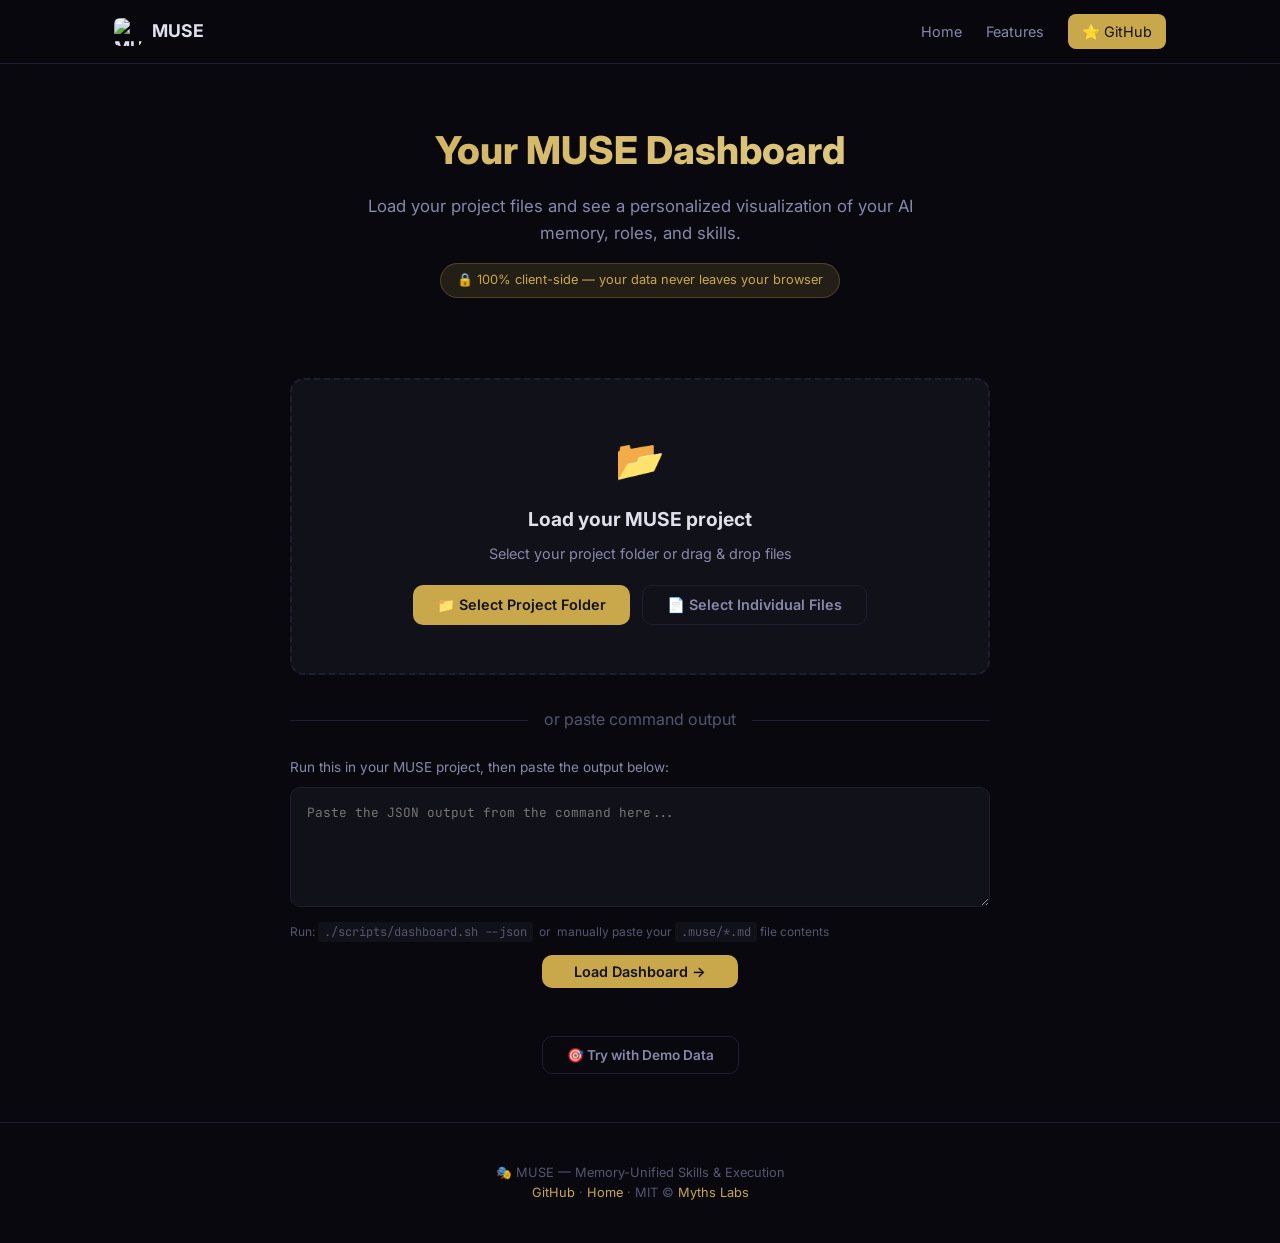
==== docs/dashboard.html @ 7c0a82a2 "fix(dashboard): GitHub button purple→gold accent to match landing page" ====
<!DOCTYPE html>
<html lang="en">

<head>
    <meta charset="UTF-8">
    <meta name="viewport" content="width=device-width, initial-scale=1.0">
    <title>MUSE Dashboard — Visualize Your AI Memory</title>
    <meta name="description"
        content="Load your MUSE project files and see a personalized dashboard. 100% client-side — your data never leaves your browser.">
    <link rel="icon" href="https://raw.githubusercontent.com/myths-labs/muse/main/assets/logo.png" type="image/png">
    <link rel="preconnect" href="https://fonts.googleapis.com">
    <link rel="preconnect" href="https://fonts.gstatic.com" crossorigin>
    <link
        href="https://fonts.googleapis.com/css2?family=Inter:wght@300;400;500;600;700;800&family=JetBrains+Mono:wght@400;500&display=swap"
        rel="stylesheet">
    <style>
        :root {
            --bg: #08080e;
            --bg-card: #111119;
            --bg-card-hover: #181825;
            --border: #1e1e30;
            --border-hover: #6c5ce7;
            --text: #e0e0ec;
            --text-dim: #8888aa;
            --text-muted: #555570;
            --accent: #c9a84c;
            --accent-glow: rgba(201, 168, 76, 0.15);
            --purple: #6c5ce7;
            --purple-glow: rgba(108, 92, 231, 0.2);
            --success: #00b894;
            --warning: #fdcb6e;
            --info: #74b9ff;
            --radius: 14px;
            --radius-sm: 10px;
            --font: 'Inter', -apple-system, sans-serif;
            --mono: 'JetBrains Mono', monospace;
        }

        * {
            margin: 0;
            padding: 0;
            box-sizing: border-box;
        }

        body {
            font-family: var(--font);
            background: var(--bg);
            color: var(--text);
            min-height: 100vh;
            line-height: 1.6;
        }

        /* ─── Nav ─── */
        .nav {
            position: fixed;
            top: 0;
            width: 100%;
            z-index: 100;
            background: rgba(8, 8, 14, 0.85);
            backdrop-filter: blur(20px);
            border-bottom: 1px solid var(--border);
            padding: 14px 0;
        }

        .nav-inner {
            max-width: 1100px;
            margin: 0 auto;
            padding: 0 24px;
            display: flex;
            align-items: center;
            justify-content: space-between;
        }

        .nav-logo {
            display: flex;
            align-items: center;
            gap: 10px;
            text-decoration: none;
            color: var(--text);
            font-weight: 700;
            font-size: 1.1rem;
        }

        .nav-logo img {
            border-radius: 6px;
        }

        .nav-links {
            display: flex;
            gap: 24px;
            align-items: center;
        }

        .nav-links a {
            color: var(--text-dim);
            text-decoration: none;
            font-size: 0.9rem;
            transition: color 0.2s;
        }

        .nav-links a:hover {
            color: var(--text);
        }

        .btn-sm {
            padding: 6px 14px;
            border-radius: 8px;
            font-size: 0.85rem;
            background: var(--accent);
            color: #111 !important;
            border: none;
            display: inline-flex;
            align-items: center;
            gap: 6px;
        }

        /* ─── Container ─── */
        .container {
            max-width: 1100px;
            margin: 0 auto;
            padding: 0 24px;
        }

        /* ─── Header ─── */
        .header {
            text-align: center;
            padding: 120px 0 48px;
        }

        .header h1 {
            font-size: 2.4rem;
            font-weight: 800;
            background: linear-gradient(135deg, var(--accent), #e8d591);
            -webkit-background-clip: text;
            -webkit-text-fill-color: transparent;
            background-clip: text;
            margin-bottom: 12px;
        }

        .header p {
            color: var(--text-dim);
            font-size: 1.05rem;
            max-width: 600px;
            margin: 0 auto;
        }

        .privacy-badge {
            display: inline-flex;
            align-items: center;
            gap: 6px;
            background: var(--accent-glow);
            border: 1px solid rgba(201, 168, 76, 0.25);
            border-radius: 20px;
            padding: 6px 16px;
            margin-top: 16px;
            font-size: 0.8rem;
            color: var(--accent);
        }

        /* ─── Upload Zone ─── */
        .upload-zone {
            background: var(--bg-card);
            border: 2px dashed var(--border);
            border-radius: var(--radius);
            padding: 48px;
            text-align: center;
            margin: 32px auto;
            max-width: 700px;
            transition: all 0.3s;
            cursor: pointer;
        }

        .upload-zone:hover,
        .upload-zone.drag-over {
            border-color: var(--accent);
            background: var(--accent-glow);
        }

        .upload-zone h3 {
            font-size: 1.2rem;
            margin-bottom: 8px;
        }

        .upload-zone p {
            color: var(--text-dim);
            font-size: 0.9rem;
        }

        .upload-zone .icon {
            font-size: 2.5rem;
            margin-bottom: 12px;
        }

        .upload-actions {
            display: flex;
            gap: 12px;
            justify-content: center;
            margin-top: 20px;
            flex-wrap: wrap;
        }

        .btn-upload {
            padding: 10px 24px;
            border-radius: var(--radius-sm);
            font-family: var(--font);
            font-size: 0.9rem;
            font-weight: 600;
            cursor: pointer;
            transition: all 0.2s;
            border: none;
        }

        .btn-primary {
            background: var(--accent);
            color: #111;
        }

        .btn-primary:hover {
            background: #d4b35c;
            transform: translateY(-1px);
        }

        .btn-secondary {
            background: transparent;
            border: 1px solid var(--border) !important;
            color: var(--text-dim);
        }

        .btn-secondary:hover {
            border-color: var(--accent) !important;
            color: var(--text);
        }

        /* ─── Or Divider ─── */
        .or-divider {
            display: flex;
            align-items: center;
            gap: 16px;
            margin: 24px auto;
            max-width: 700px;
            color: var(--text-muted);
        }

        .or-divider::before,
        .or-divider::after {
            content: '';
            flex: 1;
            height: 1px;
            background: var(--border);
        }

        /* ─── Paste Zone ─── */
        .paste-zone {
            max-width: 700px;
            margin: 0 auto 48px;
        }

        .paste-zone label {
            display: block;
            font-size: 0.85rem;
            color: var(--text-dim);
            margin-bottom: 8px;
        }

        .paste-zone textarea {
            width: 100%;
            height: 120px;
            background: var(--bg-card);
            border: 1px solid var(--border);
            border-radius: var(--radius-sm);
            color: var(--text);
            font-family: var(--mono);
            font-size: 0.8rem;
            padding: 16px;
            resize: vertical;
        }

        .paste-zone textarea:focus {
            outline: none;
            border-color: var(--accent);
        }

        .paste-zone .hint {
            font-size: 0.75rem;
            color: var(--text-muted);
            margin-top: 8px;
        }

        .paste-zone .hint code {
            background: var(--bg-card);
            padding: 2px 6px;
            border-radius: 4px;
            font-family: var(--mono);
            font-size: 0.75rem;
        }

        /* ─── Dashboard ─── */
        #dashboard {
            display: none;
        }

        #dashboard.active {
            display: block;
        }

        .dash-header {
            display: flex;
            justify-content: space-between;
            align-items: center;
            margin-bottom: 32px;
            flex-wrap: wrap;
            gap: 16px;
        }

        .dash-header h2 {
            font-size: 1.5rem;
            font-weight: 700;
        }

        .dash-meta {
            display: flex;
            gap: 16px;
            color: var(--text-muted);
            font-size: 0.85rem;
        }

        /* Stats */
        .stats-grid {
            display: grid;
            grid-template-columns: repeat(auto-fit, minmax(160px, 1fr));
            gap: 16px;
            margin-bottom: 32px;
        }

        .stat-card {
            background: var(--bg-card);
            border: 1px solid var(--border);
            border-radius: var(--radius);
            padding: 24px;
            text-align: center;
            transition: all 0.2s;
        }

        .stat-card:hover {
            border-color: var(--accent);
            box-shadow: 0 0 24px var(--accent-glow);
            transform: translateY(-2px);
        }

        .stat-icon {
            font-size: 1.3rem;
            margin-bottom: 6px;
        }

        .stat-value {
            font-size: 2rem;
            font-weight: 800;
            background: linear-gradient(135deg, var(--accent), #e8d591);
            -webkit-background-clip: text;
            -webkit-text-fill-color: transparent;
            background-clip: text;
        }

        .stat-label {
            font-size: 0.75rem;
            color: var(--text-muted);
            text-transform: uppercase;
            letter-spacing: 0.5px;
        }

        /* Tabs */
        .tabs {
            display: flex;
            gap: 8px;
            margin-bottom: 24px;
        }

        .tab {
            padding: 8px 20px;
            border-radius: var(--radius-sm);
            border: 1px solid var(--border);
            background: transparent;
            color: var(--text-dim);
            cursor: pointer;
            font-family: var(--font);
            font-size: 0.85rem;
            transition: all 0.2s;
        }

        .tab:hover {
            border-color: var(--accent);
            color: var(--text);
        }

        .tab.active {
            background: var(--accent);
            color: #111;
            border-color: var(--accent);
            font-weight: 600;
        }

        .tab-content {
            display: none;
        }

        .tab-content.active {
            display: block;
            animation: fadeIn 0.3s ease;
        }

        /* Role Cards */
        .role-grid {
            display: grid;
            grid-template-columns: repeat(auto-fill, minmax(320px, 1fr));
            gap: 16px;
        }

        .role-card {
            background: var(--bg-card);
            border: 1px solid var(--border);
            border-radius: var(--radius);
            padding: 20px;
            transition: all 0.2s;
        }

        .role-card:hover {
            border-color: var(--purple);
            background: var(--bg-card-hover);
        }

        .role-header {
            display: flex;
            justify-content: space-between;
            align-items: center;
            margin-bottom: 10px;
        }

        .role-name {
            font-weight: 700;
            text-transform: capitalize;
            font-size: 1.05rem;
        }

        .role-badge {
            font-size: 0.7rem;
            padding: 3px 10px;
            border-radius: 12px;
            background: var(--purple-glow);
            color: var(--info);
            border: 1px solid rgba(108, 92, 231, 0.3);
        }

        .role-l0 {
            font-size: 0.85rem;
            color: var(--text-dim);
            line-height: 1.5;
            margin-bottom: 10px;
            overflow: hidden;
            display: -webkit-box;
            -webkit-line-clamp: 3;
            line-clamp: 3;
            -webkit-box-orient: vertical;
            word-break: break-word;
        }

        .role-meta {
            font-size: 0.75rem;
            color: var(--text-muted);
        }

        /* Timeline */
        .timeline {
            padding-left: 24px;
            position: relative;
        }

        .timeline::before {
            content: '';
            position: absolute;
            left: 8px;
            top: 0;
            bottom: 0;
            width: 2px;
            background: linear-gradient(to bottom, var(--accent), var(--border));
        }

        .tl-item {
            position: relative;
            margin-bottom: 14px;
            padding: 16px;
            background: var(--bg-card);
            border: 1px solid var(--border);
            border-radius: var(--radius-sm);
            transition: all 0.2s;
        }

        .tl-item:hover {
            border-color: var(--accent);
        }

        .tl-item::before {
            content: '';
            position: absolute;
            left: -20px;
            top: 22px;
            width: 10px;
            height: 10px;
            border-radius: 50%;
            background: var(--accent);
            border: 2px solid var(--bg);
        }

        .tl-date {
            font-size: 0.8rem;
            color: var(--accent);
            font-weight: 600;
        }

        .tl-title {
            font-size: 0.9rem;
            color: var(--text);
            margin: 4px 0;
        }

        .tl-meta {
            font-size: 0.75rem;
            color: var(--text-muted);
            display: flex;
            gap: 16px;
        }

        /* Footer */
        .footer {
            text-align: center;
            padding: 40px 0;
            margin-top: 48px;
            border-top: 1px solid var(--border);
            color: var(--text-muted);
            font-size: 0.8rem;
        }

        .footer a {
            color: var(--accent);
            text-decoration: none;
        }

        /* ─── Expandable Role Cards ─── */
        .role-card {
            cursor: pointer;
            position: relative;
        }

        .role-card .expand-icon {
            width: 18px;
            height: 18px;
            transition: transform 0.3s;
            color: var(--text-muted);
            flex-shrink: 0;
        }

        .role-card.expanded .expand-icon {
            transform: rotate(180deg);
        }

        .role-expanded {
            max-height: 0;
            overflow: hidden;
            transition: max-height 0.4s ease, opacity 0.3s;
            opacity: 0;
            margin-top: 0;
        }

        .role-card.expanded .role-expanded {
            max-height: 600px;
            opacity: 1;
            margin-top: 14px;
        }

        .role-expanded pre {
            background: var(--bg);
            border: 1px solid var(--border);
            border-radius: 8px;
            padding: 14px;
            font-family: var(--mono);
            font-size: 0.75rem;
            color: var(--text-dim);
            line-height: 1.7;
            white-space: pre-wrap;
            word-break: break-word;
            max-height: 300px;
            overflow-y: auto;
        }

        .role-section-label {
            font-size: 0.7rem;
            font-weight: 600;
            color: var(--accent);
            text-transform: uppercase;
            letter-spacing: 0.5px;
            margin: 10px 0 4px;
            display: block;
        }

        /* ─── Skills Tab ─── */
        .skills-search {
            width: 100%;
            padding: 10px 16px;
            background: var(--bg-card);
            border: 1px solid var(--border);
            border-radius: var(--radius-sm);
            color: var(--text);
            font-family: var(--font);
            font-size: 0.85rem;
            margin-bottom: 20px;
            transition: border-color 0.2s;
        }

        .skills-search:focus {
            outline: none;
            border-color: var(--accent);
        }

        .skills-search::placeholder {
            color: var(--text-muted);
        }

        .skill-category {
            margin-bottom: 24px;
        }

        .skill-category-header {
            display: flex;
            align-items: center;
            gap: 8px;
            margin-bottom: 12px;
            font-size: 0.95rem;
            font-weight: 700;
        }

        .skill-tier {
            font-size: 0.7rem;
            padding: 2px 8px;
            border-radius: 10px;
        }

        .tier-core {
            background: rgba(116, 185, 255, 0.15);
            color: #74b9ff;
        }

        .tier-toolkit {
            background: rgba(0, 184, 148, 0.15);
            color: #00b894;
        }

        .tier-ecosystem {
            background: rgba(253, 203, 110, 0.15);
            color: #fdcb6e;
        }

        .skill-list {
            display: grid;
            grid-template-columns: repeat(auto-fill, minmax(200px, 1fr));
            gap: 8px;
        }

        .skill-item {
            background: var(--bg-card);
            border: 1px solid var(--border);
            border-radius: 8px;
            padding: 10px 14px;
            font-size: 0.8rem;
            color: var(--text-dim);
            transition: all 0.2s;
            cursor: pointer;
        }

        .skill-item:hover {
            border-color: var(--accent);
            color: var(--text);
        }

        .skill-item .skill-name {
            font-weight: 600;
            color: var(--text);
        }

        .skill-desc {
            max-height: 0;
            overflow: hidden;
            opacity: 0;
            transition: max-height 0.3s ease, opacity 0.3s, margin 0.3s;
            font-size: 0.75rem;
            color: var(--text-muted);
            line-height: 1.5;
            margin-top: 0;
        }

        .skill-item.expanded .skill-desc {
            max-height: 100px;
            opacity: 1;
            margin-top: 6px;
        }

        .skill-item.expanded {
            border-color: var(--accent);
        }

        /* ─── Memory Preview ─── */
        .tl-item {
            cursor: pointer;
            position: relative;
        }

        .tl-item .expand-icon {
            position: absolute;
            right: 14px;
            top: 14px;
            width: 16px;
            height: 16px;
            transition: transform 0.3s;
            color: var(--text-muted);
        }

        .tl-item.expanded .expand-icon {
            transform: rotate(180deg);
        }

        .tl-expanded {
            max-height: 0;
            overflow: hidden;
            transition: max-height 0.4s ease, opacity 0.3s;
            opacity: 0;
            margin-top: 0;
        }

        .tl-item.expanded .tl-expanded {
            max-height: 400px;
            opacity: 1;
            margin-top: 10px;
        }

        .tl-expanded pre {
            background: var(--bg);
            border: 1px solid var(--border);
            border-radius: 8px;
            padding: 12px;
            font-family: var(--mono);
            font-size: 0.72rem;
            color: var(--text-dim);
            line-height: 1.6;
            white-space: pre-wrap;
            word-break: break-word;
        }

        /* ─── Health Section ─── */
        .health-section {
            margin-bottom: 32px;
        }

        .health-grid {
            display: grid;
            grid-template-columns: 1fr 2fr;
            gap: 16px;
            align-items: start;
        }

        .health-stat {
            background: var(--bg-card);
            border: 1px solid var(--border);
            border-radius: var(--radius);
            padding: 24px;
            text-align: center;
        }

        .health-stat .stat-label {
            margin-top: 8px;
        }

        .bar-chart {
            background: var(--bg-card);
            border: 1px solid var(--border);
            border-radius: var(--radius);
            padding: 20px;
        }

        .bar-chart-title {
            font-size: 0.8rem;
            color: var(--text-dim);
            margin-bottom: 16px;
            font-weight: 600;
        }

        .bar-chart-bars {
            display: flex;
            align-items: flex-end;
            gap: 6px;
            height: 100px;
        }

        .bar-col {
            flex: 1;
            display: flex;
            flex-direction: column;
            align-items: center;
            gap: 6px;
        }

        .bar {
            width: 100%;
            border-radius: 4px 4px 0 0;
            min-height: 4px;
            background: linear-gradient(to top, var(--purple), var(--accent));
            transition: height 0.6s ease;
        }

        .bar-label {
            font-size: 0.6rem;
            color: var(--text-muted);
        }

        /* ─── Directives ─── */
        .directive-list {
            display: flex;
            flex-direction: column;
            gap: 10px;
        }

        .directive-item {
            background: var(--bg-card);
            border: 1px solid var(--border);
            border-radius: var(--radius-sm);
            padding: 16px;
            transition: all 0.2s;
        }

        .directive-item:hover {
            border-color: var(--accent);
        }

        .directive-header {
            display: flex;
            align-items: center;
            gap: 10px;
            margin-bottom: 6px;
        }

        .directive-status {
            font-size: 0.7rem;
            padding: 2px 10px;
            border-radius: 10px;
            font-weight: 600;
        }

        .directive-pending {
            background: rgba(253, 203, 110, 0.15);
            color: #fdcb6e;
        }

        .directive-done {
            background: rgba(0, 184, 148, 0.15);
            color: #00b894;
        }

        .directive-source {
            font-size: 0.7rem;
            color: var(--text-muted);
            font-weight: 600;
        }

        .directive-text {
            font-size: 0.85rem;
            color: var(--text-dim);
            line-height: 1.5;
        }

        .directive-date {
            font-size: 0.72rem;
            color: var(--text-muted);
            margin-top: 6px;
        }

        /* Animations */
        @keyframes fadeIn {
            from {
                opacity: 0;
                transform: translateY(8px);
            }

            to {
                opacity: 1;
                transform: translateY(0);
            }
        }

        .animate {
            animation: fadeIn 0.4s ease forwards;
        }

        /* Responsive */
        @media (max-width: 768px) {
            .header h1 {
                font-size: 1.8rem;
            }

            .upload-zone {
                padding: 32px 20px;
            }

            .stats-grid {
                grid-template-columns: repeat(2, 1fr);
            }

            .role-grid {
                grid-template-columns: 1fr;
            }

            .nav-links {
                display: none;
            }

            .health-grid {
                grid-template-columns: 1fr;
            }

            .skill-list {
                grid-template-columns: repeat(auto-fill, minmax(150px, 1fr));
            }

            .tabs {
                flex-wrap: wrap;
            }
        }
    </style>
</head>

<body>
    <!-- Nav -->
    <nav class="nav">
        <div class="nav-inner">
            <a href="./" class="nav-logo">
                <img src="https://raw.githubusercontent.com/myths-labs/muse/main/assets/logo.png" alt="MUSE" width="28"
                    height="28">
                <span>MUSE</span>
            </a>
            <div class="nav-links">
                <a href="./">Home</a>
                <a href="./#features">Features</a>
                <a href="https://github.com/myths-labs/muse" class="btn-sm" target="_blank" rel="noopener">
                    ⭐ GitHub
                </a>
            </div>
        </div>
    </nav>

    <div class="container">
        <!-- Header -->
        <div class="header" id="upload-section">
            <h1>Your MUSE Dashboard</h1>
            <p>Load your project files and see a personalized visualization of your AI memory, roles, and skills.</p>
            <div class="privacy-badge">🔒 100% client-side — your data never leaves your browser</div>
        </div>

        <!-- Upload Zone -->
        <div class="upload-zone" id="upload-zone">
            <div class="icon">📂</div>
            <h3>Load your MUSE project</h3>
            <p>Select your project folder or drag & drop files</p>
            <div class="upload-actions">
                <button class="btn-upload btn-primary" id="btn-folder">📁 Select Project Folder</button>
                <button class="btn-upload btn-secondary" id="btn-files">📄 Select Individual Files</button>
            </div>
        </div>

        <div class="or-divider">or paste command output</div>

        <!-- Paste Zone -->
        <div class="paste-zone">
            <label>Run this in your MUSE project, then paste the output below:</label>
            <div style="position:relative">
                <textarea id="paste-input" placeholder='Paste the JSON output from the command here...'></textarea>
            </div>
            <div class="hint">
                Run: <code>./scripts/dashboard.sh --json</code> &nbsp;or&nbsp; manually paste your
                <code>.muse/*.md</code> file contents
            </div>
            <div style="margin-top:12px; text-align:center">
                <button class="btn-upload btn-primary" id="btn-parse" style="padding:8px 32px">Load Dashboard →</button>
            </div>
        </div>

        <!-- Demo Button -->
        <div style="text-align:center; margin-bottom:48px">
            <button class="btn-upload btn-secondary" id="btn-demo" style="font-size:0.85rem">
                🎯 Try with Demo Data
            </button>
        </div>

        <!-- Dashboard (hidden until data loaded) -->
        <div id="dashboard">
            <div class="dash-header">
                <h2 id="dash-title">📊 Dashboard</h2>
                <div class="dash-meta">
                    <span id="dash-project"></span>
                    <span id="dash-date"></span>
                </div>
            </div>

            <div class="stats-grid" id="stats-grid"></div>

            <div class="tabs">
                <button class="tab active" data-tab="roles">🎭 Roles</button>
                <button class="tab" data-tab="skills">⚡ Skills</button>
                <button class="tab" data-tab="memory">🧠 Memory</button>
                <button class="tab" data-tab="health">📈 Health</button>
                <button class="tab" data-tab="directives">📡 Directives</button>
            </div>

            <div class="tab-content active" id="tab-roles">
                <div class="role-grid" id="role-grid"></div>
            </div>

            <div class="tab-content" id="tab-skills">
                <input type="text" class="skills-search" id="skills-search" placeholder="Search skills...">
                <div id="skills-container"></div>
            </div>

            <div class="tab-content" id="tab-memory">
                <div class="timeline" id="timeline"></div>
            </div>

            <div class="tab-content" id="tab-health">
                <div class="health-section" id="health-section"></div>
            </div>

            <div class="tab-content" id="tab-directives">
                <div class="directive-list" id="directive-list"></div>
            </div>
        </div>
    </div>

    <div class="footer">
        <p>🎭 MUSE — Memory-Unified Skills & Execution</p>
        <p><a href="https://github.com/myths-labs/muse">GitHub</a> · <a href="./">Home</a> · MIT © <a
                href="https://github.com/myths-labs">Myths Labs</a></p>
    </div>

    <script>
        // ─── File System Access API ───
        const btnFolder = document.getElementById('btn-folder');
        const btnFiles = document.getElementById('btn-files');
        const btnParse = document.getElementById('btn-parse');
        const btnDemo = document.getElementById('btn-demo');
        const pasteInput = document.getElementById('paste-input');

        // Select folder (modern browsers)
        btnFolder.addEventListener('click', async () => {
            try {
                if (!('showDirectoryPicker' in window)) {
                    alert('Your browser doesn\'t support folder selection. Please use Chrome, Edge, or paste the command output instead.');
                    return;
                }
                const dirHandle = await window.showDirectoryPicker();
                const data = await readProjectFromDirectory(dirHandle);
                renderDashboard(data);
            } catch (e) {
                if (e.name !== 'AbortError') console.error(e);
            }
        });

        // Select individual files
        btnFiles.addEventListener('click', () => {
            const input = document.createElement('input');
            input.type = 'file';
            input.multiple = true;
            input.accept = '.md';
            input.webkitdirectory = true;
            input.addEventListener('change', async (e) => {
                const files = Array.from(e.target.files);
                const data = await readProjectFromFileList(files);
                renderDashboard(data);
            });
            input.click();
        });

        // Parse pasted content
        btnParse.addEventListener('click', () => {
            const text = pasteInput.value.trim();
            if (!text) return;
            try {
                const data = JSON.parse(text);
                renderDashboard(data);
            } catch {
                // Try parsing as raw markdown content
                const data = parseRawContent(text);
                renderDashboard(data);
            }
        });

        // Demo data
        btnDemo.addEventListener('click', () => {
            renderDashboard({
                project: 'my-awesome-project',
                roles: [
                    {
                        name: 'build', l0: 'v1.5.0 | Auth system✅, Dashboard WIP, 12 API endpoints, PostgreSQL + Redis', lines: 245, modified: '2026-03-16',
                        content: '## 📐 Responsibilities\n- Framework code development\n- Bug fixes & architecture\n- API endpoints\n\n## ⏳ TODO (by priority)\n- [x] Auth system (JWT + OAuth)\n- [/] Dashboard frontend\n- [ ] WebSocket real-time updates\n- [ ] Rate limiting middleware\n- [ ] E2E test suite'
                    },
                    {
                        name: 'qa', l0: 'Latest QA: 8/8 PASS, 0 regressions, coverage 87%', lines: 130, modified: '2026-03-15',
                        content: '## Latest QA Results\n✅ 8/8 AC PASS — Auth Module v1.5.0\nVerifier: QA identity\nBuild: v1.5.0 / main / commit abc1234\n\n## Coverage\n- Unit: 87%\n- Integration: 72%\n- E2E: 45%'
                    },
                    {
                        name: 'growth', l0: 'Launch week: 450 GitHub stars, 3 blog posts, Show HN drafted', lines: 198, modified: '2026-03-16',
                        content: '## 📊 Metrics\n- GitHub Stars: 450 (+120 this week)\n- npm downloads: 1.2K/week\n- Blog views: 8.5K total\n\n## 📋 Content Pipeline\n- [x] "Why We Built This" blog post\n- [x] Show HN draft v3\n- [ ] Product Hunt launch prep\n- [ ] Dev.to cross-post'
                    },
                ],
                memory: [
                    {
                        date: '2026-03-16', title: 'Auth Integration Session (10:00-14:00)', lines: 85, size: 4200,
                        content: '## Auth Integration Session (10:00-14:00)\n\n### Completed\n- JWT refresh token rotation\n- OAuth2 Google + GitHub providers\n- Session middleware with Redis store\n- RBAC permission checks on 8 endpoints\n\n### Decisions\n- [DECISION] Use httpOnly cookies over localStorage'
                    },
                    {
                        date: '2026-03-15', title: 'Dashboard UI Redesign', lines: 62, size: 3100,
                        content: '## Dashboard UI Redesign\n\n### Completed\n- Dark theme with glassmorphism cards\n- Stat grid responsive layout\n- Chart.js integration for metrics\n- Skeleton loading states\n\n### Next\n- [ ] Mobile bottom nav\n- [ ] Notification bell'
                    },
                    {
                        date: '2026-03-14', title: 'Database Migration + Redis Setup', lines: 94, size: 4800,
                        content: '## Database Migration + Redis Setup\n\n### Completed\n- PostgreSQL 16 with pgvector extension\n- Redis 7.2 for sessions + caching\n- Drizzle ORM schema definitions\n- Migration scripts (up/down)\n\n### Issues\n- Connection pooling needed tuning (max 20→50)'
                    },
                    { date: '2026-03-13', title: 'API Endpoint Planning', lines: 45, size: 2200 },
                    { date: '2026-03-12', title: 'Project Kickoff & Architecture', lines: 38, size: 1900 },
                ],
                skills: [
                    { name: 'git-commit', tier: 'core', description: 'Enforces conventional commit messages with scope, type, and breaking change detection.' },
                    { name: 'code-review', tier: 'core', description: 'Structured code review with severity levels, actionable suggestions, and approval criteria.' },
                    { name: 'context-health-check', tier: 'core', description: 'Monitors context window usage and triggers session checkpoints to prevent overflow.' },
                    { name: 'layered-context', tier: 'core', description: 'L0/L1/L2 progressive context loading — scan summaries first, deep-read on demand.' },
                    { name: 'agent-protocol', tier: 'core', description: 'Machine-readable role file protocol for multi-agent communication and MCP integration.' },
                    { name: 'react-components', tier: 'toolkit', description: 'Best practices for building reusable React components with TypeScript and testing.' },
                    { name: 'api-design', tier: 'toolkit', description: 'RESTful API design patterns including versioning, pagination, and error handling.' },
                    { name: 'database-schema', tier: 'toolkit', description: 'Database schema design with migrations, indexing strategies, and normalization.' },
                    { name: 'testing-strategy', tier: 'toolkit', description: 'Testing pyramid approach: unit → integration → E2E with coverage targets.' },
                    { name: 'error-handling', tier: 'toolkit', description: 'Structured error handling with custom error classes and user-friendly messages.' },
                    { name: 'performance-audit', tier: 'toolkit', description: 'Web performance auditing: Core Web Vitals, bundle analysis, and optimization.' },
                    { name: 'accessibility', tier: 'toolkit', description: 'WCAG 2.1 compliance checks, ARIA patterns, and screen reader testing.' },
                    { name: 'docker-deploy', tier: 'toolkit', description: 'Dockerfile best practices, multi-stage builds, and container orchestration.' },
                    { name: 'ci-cd-pipeline', tier: 'toolkit', description: 'CI/CD pipeline setup with GitHub Actions, testing gates, and auto-deployment.' },
                    { name: 'seo-optimization', tier: 'toolkit', description: 'Technical SEO: meta tags, structured data, sitemap, and Core Web Vitals.' },
                    { name: 'vercel-deploy', tier: 'ecosystem', description: 'Vercel deployment configuration with preview environments and edge functions.' },
                    { name: 'stripe-integration', tier: 'ecosystem', description: 'Stripe payment integration: checkout, subscriptions, webhooks, and testing.' },
                    { name: 'supabase-auth', tier: 'ecosystem', description: 'Supabase authentication with row-level security and social OAuth providers.' },
                ],
                directives: [
                    { text: 'Dashboard v2 — add expandable role cards + skills tab + health chart', status: 'pending', source: 'GROWTH→BUILD', date: '2026-03-16' },
                    { text: 'WebSocket support needed for real-time collab features', status: 'pending', source: 'STRATEGY→BUILD', date: '2026-03-15' },
                    { text: 'Auth system MVP — JWT + OAuth + RBAC', status: 'done', source: 'STRATEGY→BUILD', date: '2026-03-13' },
                    { text: 'QA v1.5.0 — 8/8 AC PASS, no issues', status: 'done', source: 'QA→BUILD', date: '2026-03-15' },
                ],
                skillCount: 56,
                memoriesWords: 1240,
            });
        });

        // ─── Read from Directory Handle (File System Access API) ───
        async function readProjectFromDirectory(dirHandle) {
            const data = { project: dirHandle.name, roles: [], memory: [], skills: [], directives: [], skillCount: 0, memoriesWords: 0 };

            // Read .muse/ directory
            try {
                const museDir = await dirHandle.getDirectoryHandle('.muse');
                for await (const [name, handle] of museDir.entries()) {
                    if (handle.kind === 'file' && name.endsWith('.md')) {
                        const file = await handle.getFile();
                        const content = await file.text();
                        const lines = content.split('\n');
                        const l0 = lines[0]?.replace('<!-- L0: ', '').replace(' -->', '') || '';
                        data.roles.push({
                            name: name.replace('.md', ''),
                            l0: l0.substring(0, 200),
                            lines: lines.length,
                            modified: new Date(file.lastModified).toISOString().split('T')[0],
                            content: extractSections(content)
                        });
                        // Extract directives from 📡 sections
                        extractDirectives(content, name.replace('.md', ''), data.directives);
                    }
                }
            } catch { }

            // Read memory/ directory
            try {
                const memDir = await dirHandle.getDirectoryHandle('memory');
                for await (const [name, handle] of memDir.entries()) {
                    if (handle.kind === 'file' && name.endsWith('.md')) {
                        const file = await handle.getFile();
                        const content = await file.text();
                        const firstHeading = content.split('\n').find(l => l.startsWith('#'))?.replace(/^#+\s*/, '') || '';
                        data.memory.push({
                            date: name.replace('.md', ''),
                            title: firstHeading.substring(0, 80),
                            lines: content.split('\n').length,
                            size: file.size,
                            content: content.split('\n').slice(0, 12).join('\n')
                        });
                    }
                }
                data.memory.sort((a, b) => b.date.localeCompare(a.date));
            } catch { }

            // Read skills with tiers + descriptions
            const readSkillsFromDir = async (dir, tier) => {
                for await (const [name, handle] of dir.entries()) {
                    if (handle.kind === 'directory') {
                        try {
                            const skillFile = await handle.getFileHandle('SKILL.md');
                            const file = await skillFile.getFile();
                            const content = await file.text();
                            // Parse description from YAML frontmatter
                            let desc = '';
                            const fmMatch = content.match(/^---\s*\n([\s\S]*?)\n---/);
                            if (fmMatch) {
                                const descLine = fmMatch[1].split('\n').find(l => l.startsWith('description:'));
                                if (descLine) desc = descLine.replace(/^description:\s*/, '').replace(/^['"]|['"]$/g, '');
                            }
                            if (!desc) {
                                // Fallback: first non-empty line after frontmatter
                                const afterFm = content.replace(/^---[\s\S]*?---\s*\n?/, '');
                                desc = afterFm.split('\n').find(l => l.trim() && !l.startsWith('#'))?.trim() || '';
                            }
                            data.skills.push({ name, tier, description: desc.substring(0, 150) });
                            data.skillCount++;
                        } catch {
                            await readSkillsFromDir(handle, tier);
                        }
                    }
                }
            };
            try {
                const skillsDir = await dirHandle.getDirectoryHandle('skills');
                for await (const [name, handle] of skillsDir.entries()) {
                    if (handle.kind === 'directory') {
                        const tier = name === 'core' ? 'core' : name === 'ecosystem' ? 'ecosystem' : 'toolkit';
                        await readSkillsFromDir(handle, tier);
                    }
                }
            } catch { }
            try {
                const agentDir = await dirHandle.getDirectoryHandle('.agent');
                const agentSkillsDir = await agentDir.getDirectoryHandle('skills');
                await readSkillsFromDir(agentSkillsDir, 'toolkit');
            } catch { }

            // Read MEMORIES.md
            try {
                const memFile = await (await dirHandle.getFileHandle('MEMORIES.md')).getFile();
                const content = await memFile.text();
                data.memoriesWords = content.split(/\s+/).length;
            } catch { }

            return data;
        }

        // ─── Read from File List (webkitdirectory) ───
        async function readProjectFromFileList(files) {
            const data = { project: '', roles: [], memory: [], skills: [], directives: [], skillCount: 0, memoriesWords: 0 };

            for (const file of files) {
                const path = file.webkitRelativePath || file.name;
                if (!data.project) data.project = path.split('/')[0];

                if (path.includes('.muse/') && file.name.endsWith('.md')) {
                    const content = await file.text();
                    const lines = content.split('\n');
                    const l0 = lines[0]?.replace('<!-- L0: ', '').replace(' -->', '') || '';
                    data.roles.push({
                        name: file.name.replace('.md', ''),
                        l0: l0.substring(0, 200), lines: lines.length,
                        modified: new Date(file.lastModified).toISOString().split('T')[0],
                        content: extractSections(content)
                    });
                    extractDirectives(content, file.name.replace('.md', ''), data.directives);
                }

                if (path.includes('memory/') && file.name.endsWith('.md') && !path.includes('.muse/')) {
                    const content = await file.text();
                    const firstHeading = content.split('\n').find(l => l.startsWith('#'))?.replace(/^#+\s*/, '') || '';
                    data.memory.push({
                        date: file.name.replace('.md', ''),
                        title: firstHeading.substring(0, 80), lines: content.split('\n').length, size: file.size,
                        content: content.split('\n').slice(0, 12).join('\n')
                    });
                }

                if (file.name === 'SKILL.md') {
                    data.skillCount++;
                    const tier = path.includes('/core/') ? 'core' : path.includes('/ecosystem/') ? 'ecosystem' : 'toolkit';
                    const parts = path.split('/');
                    const skillName = parts[parts.length - 2] || 'unknown';
                    const content = await file.text();
                    let desc = '';
                    const fmMatch = content.match(/^---\s*\n([\s\S]*?)\n---/);
                    if (fmMatch) {
                        const descLine = fmMatch[1].split('\n').find(l => l.startsWith('description:'));
                        if (descLine) desc = descLine.replace(/^description:\s*/, '').replace(/^['"]|['"]$/g, '');
                    }
                    data.skills.push({ name: skillName, tier, description: desc.substring(0, 150) });
                }

                if (file.name === 'MEMORIES.md' && !path.includes('.muse/')) {
                    const content = await file.text();
                    data.memoriesWords = content.split(/\s+/).length;
                }
            }

            data.memory.sort((a, b) => b.date.localeCompare(a.date));
            return data;
        }

        // ─── Helper: Extract key sections from a role file ───
        function extractSections(content) {
            const lines = content.split('\n');
            const sections = [];
            let current = null;
            for (const line of lines.slice(1)) { // skip L0
                if (line.startsWith('## ')) {
                    if (current) sections.push(current);
                    current = { title: line.replace(/^##\s*/, ''), lines: [] };
                } else if (current && current.lines.length < 8) {
                    if (line.trim()) current.lines.push(line);
                }
            }
            if (current) sections.push(current);
            // Return first 3 most interesting sections
            return sections.slice(0, 4).map(s => s.title + '\n' + s.lines.join('\n')).join('\n\n');
        }

        // ─── Helper: Extract directives from 📡 sections ───
        function extractDirectives(content, roleName, directives) {
            const lines = content.split('\n');
            let inDirectiveSection = false;
            let currentDirective = null;
            for (const line of lines) {
                if (line.includes('📡') && (line.startsWith('#') || line.startsWith('>'))) {
                    inDirectiveSection = true;
                    const isPending = line.includes('🟡');
                    const isDone = line.includes('✅');
                    const dateMatch = line.match(/\d{4}-\d{2}-\d{2}|\d{1,2}\/\d{1,2}/);
                    const sourceMatch = line.match(/([\w]+→[\w]+|GROWTH→BUILD|QA→BUILD|STRATEGY→BUILD|BUILD→QA)/);
                    const textMatch = line.replace(/^[#>\s*]+/, '').replace(/📡|🟡|✅|待接收|已接收|已完成/g, '').trim();
                    if (textMatch.length > 5) {
                        directives.push({
                            text: textMatch.substring(0, 120),
                            status: isPending ? 'pending' : isDone ? 'done' : 'done',
                            source: sourceMatch ? sourceMatch[1] : roleName.toUpperCase(),
                            date: dateMatch ? dateMatch[0] : ''
                        });
                    }
                }
            }
        }

        // ─── Parse raw text content ───
        function parseRawContent(text) {
            return {
                project: 'My Project',
                roles: [{ name: 'pasted', l0: text.substring(0, 200), lines: text.split('\n').length, modified: new Date().toISOString().split('T')[0], content: text.substring(0, 500) }],
                memory: [], skills: [], directives: [], skillCount: 0, memoriesWords: text.split(/\s+/).length
            };
        }

        // ─── Render Dashboard ───
        function renderDashboard(data) {
            document.getElementById('upload-section').style.display = 'none';
            document.querySelector('.upload-zone').style.display = 'none';
            document.querySelector('.or-divider').style.display = 'none';
            document.querySelector('.paste-zone').style.display = 'none';
            document.getElementById('btn-demo').parentElement.style.display = 'none';

            const dash = document.getElementById('dashboard');
            dash.style.display = 'block';
            dash.classList.add('active');

            document.getElementById('dash-title').textContent = data.project || 'Dashboard';
            document.getElementById('dash-project').textContent = data.project || '';
            document.getElementById('dash-date').textContent = new Date().toLocaleDateString();

            // Compute last active
            const lastActive = data.memory?.length ? timeAgo(data.memory[0].date) : 'N/A';

            // Stats (5 cards)
            const stats = [
                { icon: '🎭', value: data.roles?.length || 0, label: 'Active Roles' },
                { icon: '🧠', value: data.memory?.length || 0, label: 'Memory Files' },
                { icon: '⚡', value: data.skillCount || 0, label: 'Skills' },
                { icon: '📚', value: data.memoriesWords || 0, label: 'Words (Long-term)' },
                { icon: '🕐', value: lastActive, label: 'Last Active', isText: true },
            ];
            document.getElementById('stats-grid').innerHTML = stats.map(s => `
        <div class="stat-card animate">
          <div class="stat-icon">${s.icon}</div>
          <div class="stat-value" ${s.isText ? 'style="font-size:1.3rem"' : ''}>${s.isText ? s.value : s.value.toLocaleString()}</div>
          <div class="stat-label">${s.label}</div>
        </div>
      `).join('');

            // ─── Roles (expandable) ───
            const chevronSvg = '<svg class="expand-icon" viewBox="0 0 24 24" fill="none" stroke="currentColor" stroke-width="2"><polyline points="6 9 12 15 18 9"></polyline></svg>';
            document.getElementById('role-grid').innerHTML = (data.roles || []).map((r, i) => `
        <div class="role-card animate" onclick="this.classList.toggle('expanded')" id="role-${i}">
          <div class="role-header">
            <span class="role-name">${esc(r.name)}</span>
            <div style="display:flex;align-items:center;gap:8px">
              <span class="role-badge">${r.lines} lines</span>
              ${chevronSvg}
            </div>
          </div>
          <div class="role-l0">${esc(r.l0 || 'No L0 summary')}</div>
          <div class="role-meta">📅 ${esc(r.modified || '')}</div>
          <div class="role-expanded">
            <span class="role-section-label">Key Sections</span>
            <pre>${esc(r.content || 'No content preview available')}</pre>
          </div>
        </div>
      `).join('') || '<p style="color:var(--text-muted)">No role files found</p>';

            // ─── Skills (categorized) ───
            const skillsByTier = { core: [], toolkit: [], ecosystem: [] };
            (data.skills || []).forEach(s => {
                if (skillsByTier[s.tier]) skillsByTier[s.tier].push(s);
                else skillsByTier.toolkit.push(s);
            });
            const tierMeta = {
                core: { emoji: '🔵', label: 'Core', cls: 'tier-core' },
                toolkit: { emoji: '🟢', label: 'Toolkit', cls: 'tier-toolkit' },
                ecosystem: { emoji: '🟠', label: 'Ecosystem', cls: 'tier-ecosystem' }
            };
            window._allSkillsData = skillsByTier;
            renderSkills(skillsByTier);

            document.getElementById('skills-search').addEventListener('input', (e) => {
                const q = e.target.value.toLowerCase();
                const filtered = {};
                for (const [tier, skills] of Object.entries(window._allSkillsData)) {
                    filtered[tier] = skills.filter(s => s.name.toLowerCase().includes(q));
                }
                renderSkills(filtered);
            });

            function renderSkills(byTier) {
                let html = '';
                for (const [tier, skills] of Object.entries(byTier)) {
                    if (skills.length === 0) continue;
                    const meta = tierMeta[tier];
                    html += `<div class="skill-category">
                    <div class="skill-category-header">
                        ${meta.emoji} ${meta.label}
                        <span class="skill-tier ${meta.cls}">${skills.length}</span>
                    </div>
                    <div class="skill-list">
                        ${skills.map(s => `<div class="skill-item" onclick="this.classList.toggle('expanded')">
                            <span class="skill-name">${esc(s.name)}</span>
                            <div class="skill-desc">${esc(s.description || 'No description available')}</div>
                        </div>`).join('')}
                    </div>
                </div>`;
                }
                document.getElementById('skills-container').innerHTML = html || '<p style="color:var(--text-muted)">No skills found</p>';
            }

            // ─── Memory (expandable) ───
            document.getElementById('timeline').innerHTML = (data.memory || []).map((m, i) => `
        <div class="tl-item animate" onclick="this.classList.toggle('expanded')" id="mem-${i}">
          ${chevronSvg}
          <div class="tl-date">${esc(m.date)}</div>
          <div class="tl-title">${esc(m.title || 'Session notes')}</div>
          <div class="tl-meta">
            <span>${m.lines} lines</span>
            <span>${(m.size / 1024).toFixed(1)} KB</span>
          </div>
          <div class="tl-expanded">
            <pre>${esc(m.content || 'No preview available')}</pre>
          </div>
        </div>
      `).join('') || '<p style="color:var(--text-muted)">No memory files found</p>';

            // ─── Health ───
            const memoryDates = (data.memory || []).map(m => ({ date: m.date, lines: m.lines }));
            const last7 = memoryDates.slice(0, 7).reverse();
            const maxLines = Math.max(...last7.map(m => m.lines), 1);
            const totalLines = (data.memory || []).reduce((sum, m) => sum + m.lines, 0);
            const avgLines = last7.length ? Math.round(totalLines / (data.memory?.length || 1)) : 0;
            const totalKB = ((data.memory || []).reduce((sum, m) => sum + (m.size || 0), 0) / 1024).toFixed(1);
            // Streak: count consecutive days from most recent
            let streak = 0;
            if (data.memory?.length) {
                const today = new Date(); today.setHours(0, 0, 0, 0);
                for (let i = 0; i < data.memory.length; i++) {
                    const d = new Date(data.memory[i].date + 'T00:00:00');
                    const expected = new Date(today); expected.setDate(expected.getDate() - i);
                    if (d.getTime() === expected.getTime()) streak++; else break;
                }
            }
            document.getElementById('health-section').innerHTML = `
        <div style="margin-bottom:20px">
          <h3 style="font-size:1.1rem;font-weight:700;margin-bottom:6px">Project Health Overview</h3>
          <p style="font-size:0.85rem;color:var(--text-dim);line-height:1.6">Track your AI-assisted development activity. Each bar represents one day of memory logs — taller bars mean more detailed sessions. A consistent streak indicates healthy project momentum.</p>
        </div>
        <div class="health-grid animate">
          <div class="health-stat">
            <div class="stat-icon">🔥</div>
            <div class="stat-value" style="font-size:1.8rem">${streak}d</div>
            <div class="stat-label">Active Streak</div>
            <div style="margin-top:16px;border-top:1px solid var(--border);padding-top:12px;text-align:left;font-size:0.75rem;color:var(--text-muted);line-height:2">
              <div style="display:flex;justify-content:space-between"><span>Last active</span><span style="color:var(--text)">${lastActive}</span></div>
              <div style="display:flex;justify-content:space-between"><span>Total files</span><span style="color:var(--text)">${data.memory?.length || 0}</span></div>
              <div style="display:flex;justify-content:space-between"><span>Total lines</span><span style="color:var(--text)">${totalLines.toLocaleString()}</span></div>
              <div style="display:flex;justify-content:space-between"><span>Avg lines/day</span><span style="color:var(--text)">${avgLines}</span></div>
              <div style="display:flex;justify-content:space-between"><span>Total size</span><span style="color:var(--text)">${totalKB} KB</span></div>
            </div>
          </div>
          <div class="bar-chart">
            <div class="bar-chart-title">Memory Activity — lines written per session day</div>
            <p style="font-size:0.72rem;color:var(--text-muted);margin:-10px 0 14px">Each bar = one day's memory log. Hover for exact line count.</p>
            <div class="bar-chart-bars">
              ${last7.map(m => `
                <div class="bar-col">
                  <div class="bar" style="height:${Math.max((m.lines / maxLines) * 100, 4)}px" title="${m.date}: ${m.lines} lines"></div>
                  <div class="bar-label">${m.date.slice(-5)}</div>
                </div>
              `).join('')}
              ${last7.length === 0 ? '<p style="color:var(--text-muted);margin:auto">No memory data yet — start a session!</p>' : ''}
            </div>
          </div>
        </div>`;

            // ─── Directives ───
            const directives = data.directives || [];
            const pending = directives.filter(d => d.status === 'pending');
            const done = directives.filter(d => d.status === 'done');
            const allDirectives = [...pending, ...done];
            document.getElementById('directive-list').innerHTML = allDirectives.length ? allDirectives.map(d => `
        <div class="directive-item animate">
          <div class="directive-header">
            <span class="directive-status ${d.status === 'pending' ? 'directive-pending' : 'directive-done'}">${d.status === 'pending' ? '🟡 Pending' : '✅ Done'}</span>
            <span class="directive-source">${esc(d.source)}</span>
          </div>
          <div class="directive-text">${esc(d.text)}</div>
          ${d.date ? `<div class="directive-date">${esc(d.date)}</div>` : ''}
        </div>
      `).join('') : '<p style="color:var(--text-muted)">No directives found</p>';

            // Tabs
            document.querySelectorAll('.tab').forEach(tab => {
                tab.addEventListener('click', () => {
                    document.querySelectorAll('.tab').forEach(t => t.classList.remove('active'));
                    document.querySelectorAll('.tab-content').forEach(c => c.classList.remove('active'));
                    tab.classList.add('active');
                    document.getElementById('tab-' + tab.dataset.tab).classList.add('active');
                });
            });

            // Scroll to dashboard
            dash.scrollIntoView({ behavior: 'smooth', block: 'start' });
        }

        function esc(s) { return String(s || '').replace(/&/g, '&amp;').replace(/</g, '&lt;').replace(/>/g, '&gt;'); }

        function timeAgo(dateStr) {
            const d = new Date(dateStr + 'T12:00:00');
            const now = new Date();
            const diff = Math.floor((now - d) / 1000);
            if (diff < 3600) return Math.floor(diff / 60) + 'm ago';
            if (diff < 86400) return Math.floor(diff / 3600) + 'h ago';
            if (diff < 604800) return Math.floor(diff / 86400) + 'd ago';
            return dateStr;
        }

        // ─── Drag & Drop ───
        const zone = document.getElementById('upload-zone');
        zone.addEventListener('dragover', (e) => { e.preventDefault(); zone.classList.add('drag-over'); });
        zone.addEventListener('dragleave', () => zone.classList.remove('drag-over'));
        zone.addEventListener('drop', async (e) => {
            e.preventDefault(); zone.classList.remove('drag-over');
            const items = [...e.dataTransfer.items];
            const dirItem = items.find(i => i.kind === 'file');
            if (dirItem && dirItem.webkitGetAsEntry) {
                // Try to read as directory entry
                const entry = dirItem.webkitGetAsEntry();
                if (entry?.isDirectory) {
                    const files = await readDirectoryEntry(entry);
                    const data = await readProjectFromFileList(files);
                    renderDashboard(data);
                    return;
                }
            }
            // Fallback: read as files
            const files = [...e.dataTransfer.files];
            if (files.length) {
                const data = await readProjectFromFileList(files);
                renderDashboard(data);
            }
        });

        async function readDirectoryEntry(entry, path = '') {
            const files = [];
            if (entry.isFile) {
                const file = await new Promise(r => entry.file(r));
                Object.defineProperty(file, 'webkitRelativePath', { value: path + file.name });
                files.push(file);
            } else if (entry.isDirectory) {
                const reader = entry.createReader();
                const entries = await new Promise(r => reader.readEntries(r));
                for (const e of entries) {
                    files.push(...await readDirectoryEntry(e, path + entry.name + '/'));
                }
            }
            return files;
        }
    </script>
</body>

</html>
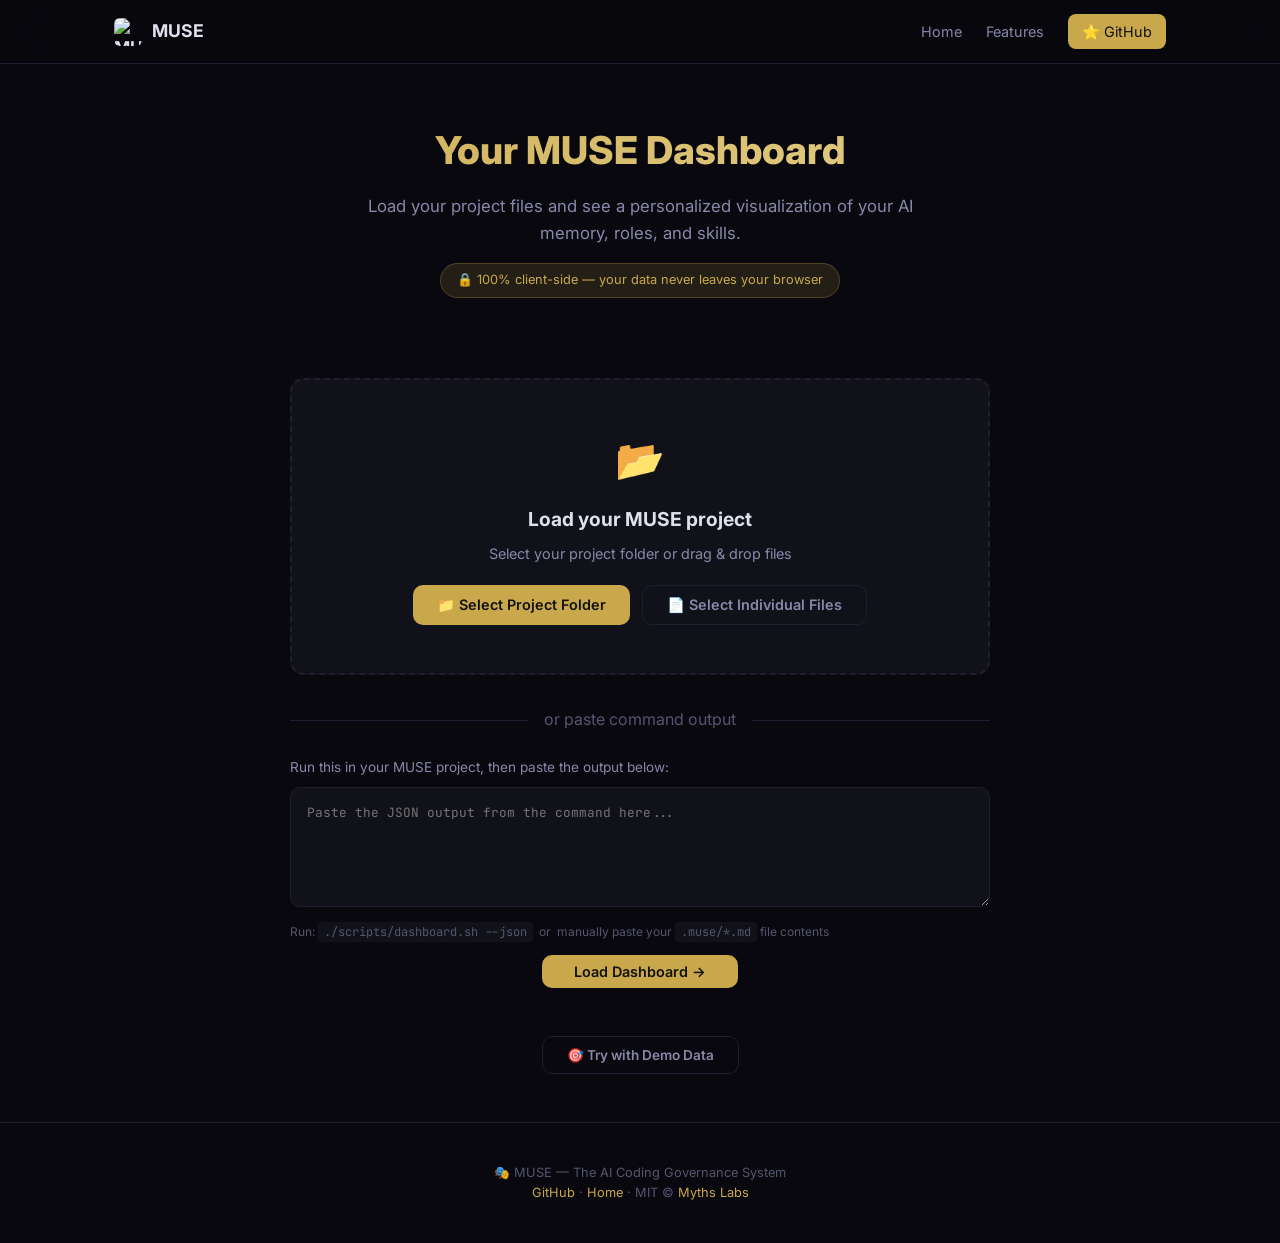
==== commit 289e13f7: "chore: v2.21.0 cleanup — CHANGELOG, dashboard footer, llms.txt positioning sync" ====
--- a/docs/dashboard.html
+++ b/docs/dashboard.html
@@ -1040,7 +1040,7 @@
     </div>
 
     <div class="footer">
-        <p>🎭 MUSE — Memory-Unified Skills & Execution</p>
+        <p>🎭 MUSE — The AI Coding Governance System</p>
         <p><a href="https://github.com/myths-labs/muse">GitHub</a> · <a href="./">Home</a> · MIT © <a
                 href="https://github.com/myths-labs">Myths Labs</a></p>
     </div>
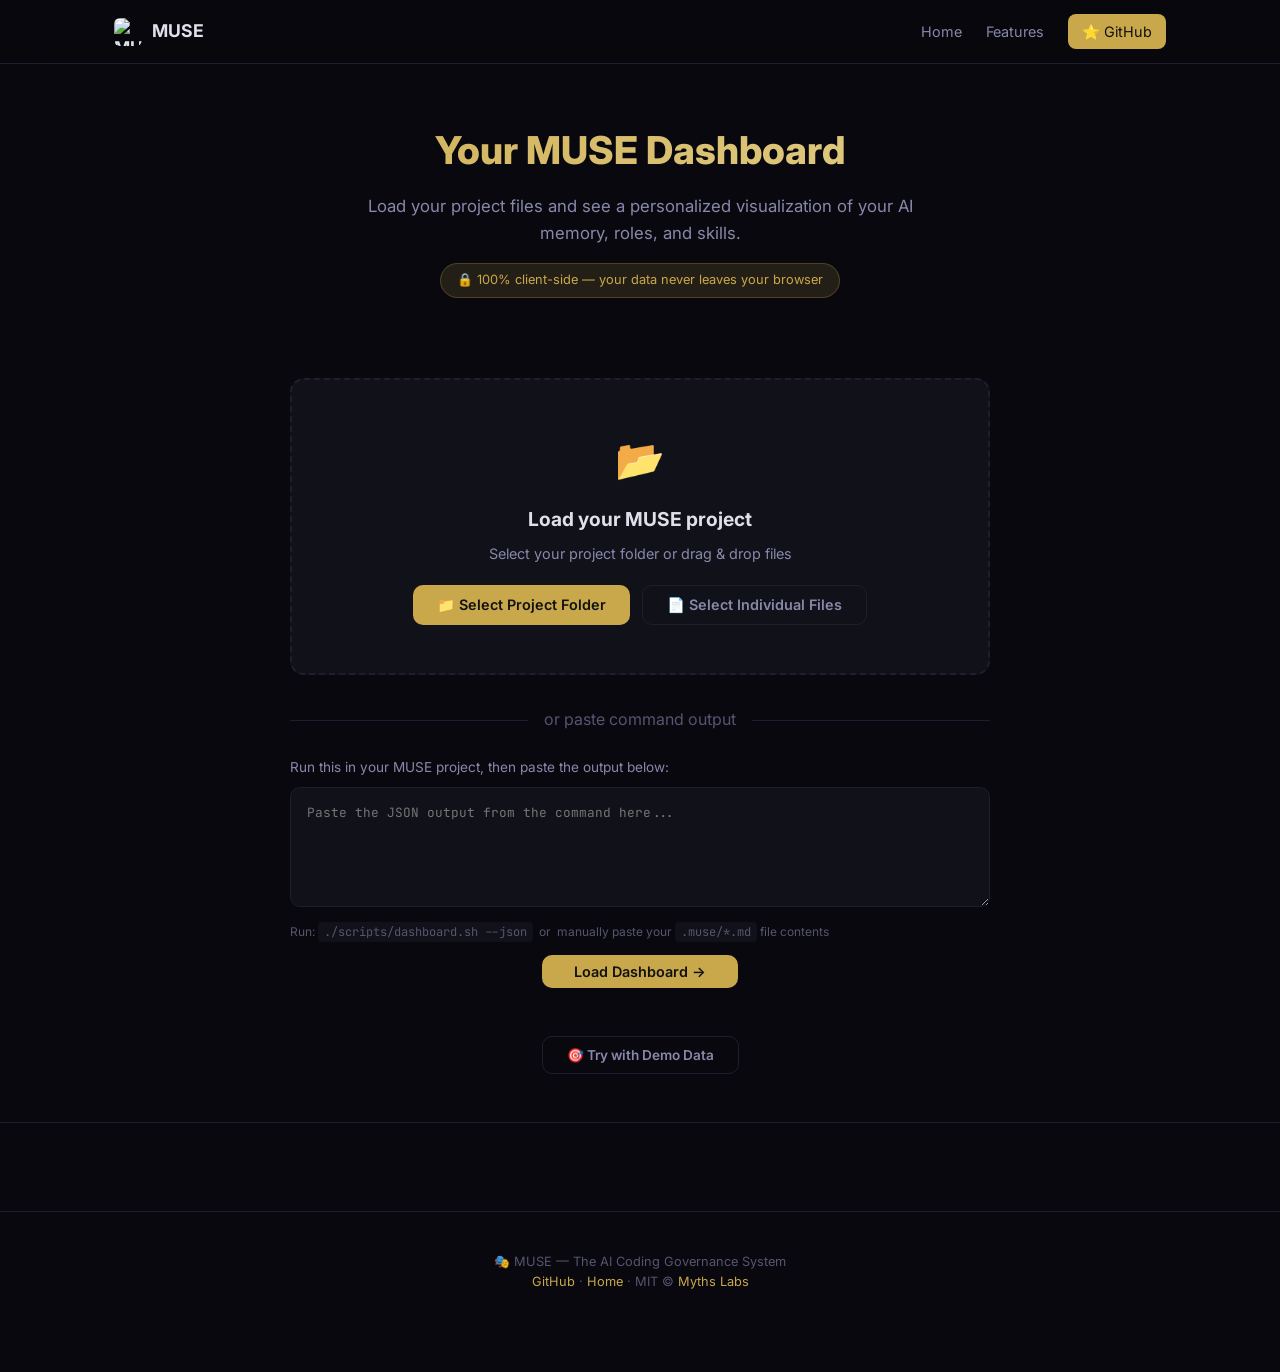
==== commit a2bdfe2b: "feat(docs): add 3D particle background + fix topology layout - Extract MUSE logo particle effect fro" ====
--- a/docs/dashboard.html
+++ b/docs/dashboard.html
@@ -760,9 +760,49 @@
 
         .health-grid {
             display: grid;
-            grid-template-columns: 1fr 2fr;
+            grid-template-columns: 1fr 1fr 2fr;
             gap: 16px;
             align-items: start;
+        }
+
+        .gauge-container {
+            background: var(--bg-card);
+            border: 1px solid var(--border);
+            border-radius: var(--radius);
+            padding: 24px;
+            text-align: center;
+            display: flex;
+            flex-direction: column;
+            justify-content: center;
+            align-items: center;
+        }
+
+        .gauge-ring {
+            width: 100px;
+            height: 100px;
+            border-radius: 50%;
+            background: conic-gradient(var(--success) 0%, var(--success) 40%, var(--warning) 40%, var(--warning) 80%, var(--danger) 80%, var(--danger) 100%);
+            display: flex;
+            justify-content: center;
+            align-items: center;
+            margin-bottom: 12px;
+            position: relative;
+        }
+
+        .gauge-ring::before {
+            content: '';
+            position: absolute;
+            width: 80px;
+            height: 80px;
+            background: var(--bg-card);
+            border-radius: 50%;
+        }
+
+        .gauge-value {
+            position: relative;
+            z-index: 1;
+            font-size: 1.4rem;
+            font-weight: 700;
         }
 
         .health-stat {
@@ -819,65 +859,129 @@
             color: var(--text-muted);
         }
 
-        /* ─── Directives ─── */
-        .directive-list {
+        /* ─── Kanban Board (Directives) ─── */
+        .kanban-board {
+            display: grid;
+            grid-template-columns: repeat(3, 1fr);
+            gap: 20px;
+            margin-top: 16px;
+        }
+
+        .kanban-col {
+            background: rgba(17, 17, 25, 0.4);
+            border: 1px solid rgba(255, 255, 255, 0.05);
+            border-radius: var(--radius);
+            padding: 16px;
             display: flex;
             flex-direction: column;
-            gap: 10px;
+            gap: 12px;
+        }
+
+        .kanban-col-header {
+            font-size: 0.95rem;
+            font-weight: 700;
+            display: flex;
+            justify-content: space-between;
+            align-items: center;
+            padding-bottom: 12px;
+            border-bottom: 1px solid rgba(255, 255, 255, 0.05);
+            margin-bottom: 8px;
+        }
+
+        .kanban-col:nth-child(1) .kanban-col-header {
+            border-bottom-color: rgba(253, 203, 110, 0.3);
+        }
+
+        .kanban-col:nth-child(2) .kanban-col-header {
+            border-bottom-color: rgba(9, 132, 227, 0.3);
+        }
+
+        .kanban-col:nth-child(3) .kanban-col-header {
+            border-bottom-color: rgba(0, 184, 148, 0.3);
+        }
+
+        .kanban-count {
+            background: var(--bg-card);
+            border: 1px solid var(--border);
+            padding: 2px 8px;
+            border-radius: 12px;
+            font-size: 0.75rem;
+            color: var(--text-dim);
         }
 
         .directive-item {
             background: var(--bg-card);
             border: 1px solid var(--border);
+            border-left: 3px solid;
             border-radius: var(--radius-sm);
             padding: 16px;
             transition: all 0.2s;
+            cursor: default;
         }
 
         .directive-item:hover {
-            border-color: var(--accent);
+            transform: translateY(-2px);
+            box-shadow: 0 4px 12px rgba(0, 0, 0, 0.2);
+            border-right-color: var(--accent);
+            border-top-color: var(--accent);
+            border-bottom-color: var(--accent);
+        }
+
+        .directive-pending {
+            border-left-color: #fdcb6e;
+        }
+
+        .directive-active {
+            border-left-color: #0984e3;
+        }
+
+        .directive-done {
+            border-left-color: #00b894;
+            opacity: 0.7;
+        }
+
+        .directive-done:hover {
+            opacity: 1;
         }
 
         .directive-header {
             display: flex;
+            justify-content: space-between;
             align-items: center;
-            gap: 10px;
-            margin-bottom: 6px;
-        }
-
-        .directive-status {
-            font-size: 0.7rem;
-            padding: 2px 10px;
-            border-radius: 10px;
+            margin-bottom: 8px;
+        }
+
+        .directive-source {
+            font-size: 0.65rem;
+            color: var(--text-dim);
             font-weight: 600;
-        }
-
-        .directive-pending {
-            background: rgba(253, 203, 110, 0.15);
-            color: #fdcb6e;
-        }
-
-        .directive-done {
-            background: rgba(0, 184, 148, 0.15);
-            color: #00b894;
-        }
-
-        .directive-source {
-            font-size: 0.7rem;
-            color: var(--text-muted);
-            font-weight: 600;
+            letter-spacing: 0.5px;
+            text-transform: uppercase;
+            background: rgba(255, 255, 255, 0.05);
+            padding: 3px 6px;
+            border-radius: 4px;
         }
 
         .directive-text {
             font-size: 0.85rem;
-            color: var(--text-dim);
+            color: var(--text);
             line-height: 1.5;
+            word-break: break-word;
         }
 
         .directive-date {
             font-size: 0.72rem;
             color: var(--text-muted);
-            margin-top: 6px;
+            margin-top: 10px;
+            text-align: right;
+            border-top: 1px dashed var(--border);
+            padding-top: 8px;
+        }
+
+        @media (max-width: 900px) {
+            .kanban-board {
+                grid-template-columns: 1fr;
+            }
         }
 
         /* Animations */
@@ -931,10 +1035,141 @@
                 flex-wrap: wrap;
             }
         }
+
+        /* ─── Modal (Node Drill-Down) ─── */
+        .modal-overlay {
+            position: fixed;
+            top: 0;
+            left: 0;
+            right: 0;
+            bottom: 0;
+            background: rgba(0, 0, 0, 0.8);
+            backdrop-filter: blur(4px);
+            z-index: 9999;
+            display: none;
+            align-items: center;
+            justify-content: center;
+        }
+
+        .modal-overlay.active {
+            display: flex;
+            animation: fadeIn 0.2s ease;
+        }
+
+        .modal-box {
+            background: var(--bg-card);
+            border: 1px solid var(--border);
+            border-radius: var(--radius);
+            width: 600px;
+            max-width: 90%;
+            max-height: 80vh;
+            display: flex;
+            flex-direction: column;
+            box-shadow: 0 10px 30px rgba(0, 0, 0, 0.5);
+        }
+
+        .modal-header {
+            padding: 16px 24px;
+            border-bottom: 1px solid var(--border);
+            display: flex;
+            justify-content: space-between;
+            align-items: center;
+        }
+
+        .modal-title {
+            font-size: 1.2rem;
+            font-weight: 700;
+            color: var(--accent);
+        }
+
+        .modal-close {
+            background: transparent;
+            border: none;
+            color: var(--text-muted);
+            font-size: 1.5rem;
+            cursor: pointer;
+            transition: 0.2s;
+        }
+
+        .modal-close:hover {
+            color: var(--text);
+        }
+
+        .modal-body {
+            padding: 24px;
+            overflow-y: auto;
+            font-size: 0.9rem;
+            line-height: 1.6;
+        }
+
+        .modal-section {
+            margin-bottom: 20px;
+        }
+
+        .modal-section-title {
+            font-size: 0.75rem;
+            text-transform: uppercase;
+            color: var(--text-dim);
+            letter-spacing: 1px;
+            margin-bottom: 8px;
+            font-weight: 600;
+            border-bottom: 1px dashed var(--border);
+            padding-bottom: 4px;
+        }
+
+        /* ─── Live Indicator ─── */
+        @keyframes pulse {
+            0% {
+                transform: scale(0.95);
+                box-shadow: 0 0 0 0 rgba(0, 184, 148, 0.7);
+            }
+
+            70% {
+                transform: scale(1);
+                box-shadow: 0 0 0 6px rgba(0, 184, 148, 0);
+            }
+
+            100% {
+                transform: scale(0.95);
+                box-shadow: 0 0 0 0 rgba(0, 184, 148, 0);
+            }
+        }
+
+        .live-indicator {
+            display: inline-flex;
+            align-items: center;
+            gap: 8px;
+            font-size: 0.75rem;
+            color: var(--text-dim);
+            background: rgba(255, 255, 255, 0.05);
+            padding: 4px 12px;
+            border-radius: 20px;
+            border: 1px solid var(--border);
+            margin-left: auto;
+        }
+
+        .live-dot {
+            width: 8px;
+            height: 8px;
+            background: #00b894;
+            border-radius: 50%;
+        }
+
+        .live-dot.active {
+            animation: pulse 2s infinite;
+        }
+
+        .live-text {
+            font-weight: 600;
+        }
     </style>
 </head>
 
 <body>
+    <!-- MUSE 3D Particle Background -->
+    <div id="particle-container"
+        style="position:fixed;top:0;left:0;width:100vw;height:100vh;z-index:-1;pointer-events:none;opacity:0.6;"></div>
+
     <!-- Nav -->
     <nav class="nav">
         <div class="nav-inner">
@@ -999,7 +1234,13 @@
         <!-- Dashboard (hidden until data loaded) -->
         <div id="dashboard">
             <div class="dash-header">
-                <h2 id="dash-title">📊 Dashboard</h2>
+                <div style="display:flex; align-items:center; gap:16px; width:100%;">
+                    <h2 id="dash-title" style="margin:0;">📊 Dashboard</h2>
+                    <div id="live-status" class="live-indicator" style="display:none;">
+                        <div class="live-dot active"></div>
+                        <span class="live-text">LIVE AUTO-REFRESH</span>
+                    </div>
+                </div>
                 <div class="dash-meta">
                     <span id="dash-project"></span>
                     <span id="dash-date"></span>
@@ -1012,8 +1253,10 @@
                 <button class="tab active" data-tab="roles">🎭 Roles</button>
                 <button class="tab" data-tab="skills">⚡ Skills</button>
                 <button class="tab" data-tab="memory">🧠 Memory</button>
+                <button class="tab" data-tab="constellation">✨ Constellation</button>
                 <button class="tab" data-tab="health">📈 Health</button>
                 <button class="tab" data-tab="directives">📡 Directives</button>
+                <button class="tab" data-tab="topology">🕸 Topology</button>
             </div>
 
             <div class="tab-content active" id="tab-roles">
@@ -1033,370 +1276,476 @@
                 <div class="health-section" id="health-section"></div>
             </div>
 
+            <div class="tab-content" id="tab-constellation">
+                <div id="constellation-container"
+                    style="background:var(--bg-card);border:1px solid var(--border);border-radius:var(--radius);padding:40px;min-height:500px;display:flex;flex-direction:column;align-items:center;justify-content:center;">
+                    <h3 style="margin-bottom:20px;color:var(--accent);">Semantic Knowledge Mapping</h3>
+                    <div id="constellation-viz"
+                        style="width:100%;display:flex;flex-wrap:wrap;justify-content:center;gap:12px;"></div>
+                </div>
+                <p style="text-align:center;font-size:0.8rem;color:var(--text-dim);margin-top:16px;">
+                    This visualization represents key concepts and decisions extracted from your long-term memory.
+                </p>
+            </div>
+
             <div class="tab-content" id="tab-directives">
                 <div class="directive-list" id="directive-list"></div>
             </div>
+
+            <div class="tab-content" id="tab-topology">
+                <div id="topology-container"
+                    style="background:var(--bg-card);border:1px solid var(--border);border-radius:var(--radius);padding:40px;min-height:500px;display:flex;justify-content:center;align-items:center;">
+                    <p style="color:var(--text-muted)">Generating AI Flow Topology...</p>
+                </div>
+                <p style="text-align:center;font-size:0.8rem;color:var(--text-dim);margin-top:16px;">
+                    This dynamic Directed Acyclic Graph (DAG) visualizes communication paths across specialized agents.
+                </p>
+            </div>
         </div>
     </div>
 
+    <!-- Interactive Node Modal -->
+    <div class="modal-overlay" id="node-modal">
+        <div class="modal-box">
+            <div class="modal-header">
+                <div class="modal-title" id="modal-title">🎭 Agent Details</div>
+                <button class="modal-close"
+                    onclick="document.getElementById('node-modal').classList.remove('active')">&times;</button>
+            </div>
+            <div class="modal-body" id="modal-content">
+                <!-- Injected via JS -->
+            </div>
+        </div>
+    </div>
+
+
     <div class="footer">
-        <p>🎭 MUSE — The AI Coding Governance System</p>
-        <p><a href="https://github.com/myths-labs/muse">GitHub</a> · <a href="./">Home</a> · MIT © <a
-                href="https://github.com/myths-labs">Myths Labs</a></p>
-    </div>
-
-    <script>
-        // ─── File System Access API ───
-        const btnFolder = document.getElementById('btn-folder');
-        const btnFiles = document.getElementById('btn-files');
-        const btnParse = document.getElementById('btn-parse');
-        const btnDemo = document.getElementById('btn-demo');
-        const pasteInput = document.getElementById('paste-input');
-
-        // Select folder (modern browsers)
-        btnFolder.addEventListener('click', async () => {
-            try {
-                if (!('showDirectoryPicker' in window)) {
-                    alert('Your browser doesn\'t support folder selection. Please use Chrome, Edge, or paste the command output instead.');
-                    return;
+
+        <div class="footer">
+            <p>🎭 MUSE — The AI Coding Governance System</p>
+            <p><a href="https://github.com/myths-labs/muse">GitHub</a> · <a href="./">Home</a> · MIT © <a
+                    href="https://github.com/myths-labs">Myths Labs</a></p>
+        </div>
+
+        <script>
+            // ─── File System Access API ───
+            const btnFolder = document.getElementById('btn-folder');
+            const btnFiles = document.getElementById('btn-files');
+            const btnParse = document.getElementById('btn-parse');
+            const btnDemo = document.getElementById('btn-demo');
+            const pasteInput = document.getElementById('paste-input');
+            const liveStatus = document.getElementById('live-status');
+
+            let pollingInterval = null;
+            let currentDirHandle = null;
+
+            function stopPolling() {
+                if (pollingInterval) {
+                    clearInterval(pollingInterval);
+                    pollingInterval = null;
                 }
-                const dirHandle = await window.showDirectoryPicker();
-                const data = await readProjectFromDirectory(dirHandle);
-                renderDashboard(data);
-            } catch (e) {
-                if (e.name !== 'AbortError') console.error(e);
-            }
-        });
-
-        // Select individual files
-        btnFiles.addEventListener('click', () => {
-            const input = document.createElement('input');
-            input.type = 'file';
-            input.multiple = true;
-            input.accept = '.md';
-            input.webkitdirectory = true;
-            input.addEventListener('change', async (e) => {
-                const files = Array.from(e.target.files);
-                const data = await readProjectFromFileList(files);
-                renderDashboard(data);
+                liveStatus.style.display = 'none';
+            }
+
+            async function startPolling(dirHandle) {
+                stopPolling();
+                currentDirHandle = dirHandle;
+                liveStatus.style.display = 'inline-flex';
+
+                // Poll every 15 seconds
+                pollingInterval = setInterval(async () => {
+                    try {
+                        // Check if we still have permission
+                        const status = await dirHandle.queryPermission({ mode: 'read' });
+                        if (status === 'granted') {
+                            const data = await readProjectFromDirectory(dirHandle);
+                            renderDashboard(data, true); // true indicates it's a silent refresh
+                        } else {
+                            stopPolling();
+                        }
+                    } catch (e) {
+                        console.error("Polling error:", e);
+                        stopPolling();
+                    }
+                }, 15000);
+            }
+
+            // Select folder (modern browsers)
+            btnFolder.addEventListener('click', async () => {
+                try {
+                    if (!('showDirectoryPicker' in window)) {
+                        alert('Your browser doesn\'t support folder selection. Please use Chrome, Edge, or paste the command output instead.');
+                        return;
+                    }
+                    const dirHandle = await window.showDirectoryPicker();
+                    const data = await readProjectFromDirectory(dirHandle);
+                    renderDashboard(data);
+                    startPolling(dirHandle);
+                } catch (e) {
+                    if (e.name !== 'AbortError') console.error(e);
+                }
             });
-            input.click();
-        });
-
-        // Parse pasted content
-        btnParse.addEventListener('click', () => {
-            const text = pasteInput.value.trim();
-            if (!text) return;
-            try {
-                const data = JSON.parse(text);
-                renderDashboard(data);
-            } catch {
-                // Try parsing as raw markdown content
-                const data = parseRawContent(text);
-                renderDashboard(data);
-            }
-        });
-
-        // Demo data
-        btnDemo.addEventListener('click', () => {
-            renderDashboard({
-                project: 'my-awesome-project',
-                roles: [
-                    {
-                        name: 'build', l0: 'v1.5.0 | Auth system✅, Dashboard WIP, 12 API endpoints, PostgreSQL + Redis', lines: 245, modified: '2026-03-16',
-                        content: '## 📐 Responsibilities\n- Framework code development\n- Bug fixes & architecture\n- API endpoints\n\n## ⏳ TODO (by priority)\n- [x] Auth system (JWT + OAuth)\n- [/] Dashboard frontend\n- [ ] WebSocket real-time updates\n- [ ] Rate limiting middleware\n- [ ] E2E test suite'
-                    },
-                    {
-                        name: 'qa', l0: 'Latest QA: 8/8 PASS, 0 regressions, coverage 87%', lines: 130, modified: '2026-03-15',
-                        content: '## Latest QA Results\n✅ 8/8 AC PASS — Auth Module v1.5.0\nVerifier: QA identity\nBuild: v1.5.0 / main / commit abc1234\n\n## Coverage\n- Unit: 87%\n- Integration: 72%\n- E2E: 45%'
-                    },
-                    {
-                        name: 'growth', l0: 'Launch week: 450 GitHub stars, 3 blog posts, Show HN drafted', lines: 198, modified: '2026-03-16',
-                        content: '## 📊 Metrics\n- GitHub Stars: 450 (+120 this week)\n- npm downloads: 1.2K/week\n- Blog views: 8.5K total\n\n## 📋 Content Pipeline\n- [x] "Why We Built This" blog post\n- [x] Show HN draft v3\n- [ ] Product Hunt launch prep\n- [ ] Dev.to cross-post'
-                    },
-                ],
-                memory: [
-                    {
-                        date: '2026-03-16', title: 'Auth Integration Session (10:00-14:00)', lines: 85, size: 4200,
-                        content: '## Auth Integration Session (10:00-14:00)\n\n### Completed\n- JWT refresh token rotation\n- OAuth2 Google + GitHub providers\n- Session middleware with Redis store\n- RBAC permission checks on 8 endpoints\n\n### Decisions\n- [DECISION] Use httpOnly cookies over localStorage'
-                    },
-                    {
-                        date: '2026-03-15', title: 'Dashboard UI Redesign', lines: 62, size: 3100,
-                        content: '## Dashboard UI Redesign\n\n### Completed\n- Dark theme with glassmorphism cards\n- Stat grid responsive layout\n- Chart.js integration for metrics\n- Skeleton loading states\n\n### Next\n- [ ] Mobile bottom nav\n- [ ] Notification bell'
-                    },
-                    {
-                        date: '2026-03-14', title: 'Database Migration + Redis Setup', lines: 94, size: 4800,
-                        content: '## Database Migration + Redis Setup\n\n### Completed\n- PostgreSQL 16 with pgvector extension\n- Redis 7.2 for sessions + caching\n- Drizzle ORM schema definitions\n- Migration scripts (up/down)\n\n### Issues\n- Connection pooling needed tuning (max 20→50)'
-                    },
-                    { date: '2026-03-13', title: 'API Endpoint Planning', lines: 45, size: 2200 },
-                    { date: '2026-03-12', title: 'Project Kickoff & Architecture', lines: 38, size: 1900 },
-                ],
-                skills: [
-                    { name: 'git-commit', tier: 'core', description: 'Enforces conventional commit messages with scope, type, and breaking change detection.' },
-                    { name: 'code-review', tier: 'core', description: 'Structured code review with severity levels, actionable suggestions, and approval criteria.' },
-                    { name: 'context-health-check', tier: 'core', description: 'Monitors context window usage and triggers session checkpoints to prevent overflow.' },
-                    { name: 'layered-context', tier: 'core', description: 'L0/L1/L2 progressive context loading — scan summaries first, deep-read on demand.' },
-                    { name: 'agent-protocol', tier: 'core', description: 'Machine-readable role file protocol for multi-agent communication and MCP integration.' },
-                    { name: 'react-components', tier: 'toolkit', description: 'Best practices for building reusable React components with TypeScript and testing.' },
-                    { name: 'api-design', tier: 'toolkit', description: 'RESTful API design patterns including versioning, pagination, and error handling.' },
-                    { name: 'database-schema', tier: 'toolkit', description: 'Database schema design with migrations, indexing strategies, and normalization.' },
-                    { name: 'testing-strategy', tier: 'toolkit', description: 'Testing pyramid approach: unit → integration → E2E with coverage targets.' },
-                    { name: 'error-handling', tier: 'toolkit', description: 'Structured error handling with custom error classes and user-friendly messages.' },
-                    { name: 'performance-audit', tier: 'toolkit', description: 'Web performance auditing: Core Web Vitals, bundle analysis, and optimization.' },
-                    { name: 'accessibility', tier: 'toolkit', description: 'WCAG 2.1 compliance checks, ARIA patterns, and screen reader testing.' },
-                    { name: 'docker-deploy', tier: 'toolkit', description: 'Dockerfile best practices, multi-stage builds, and container orchestration.' },
-                    { name: 'ci-cd-pipeline', tier: 'toolkit', description: 'CI/CD pipeline setup with GitHub Actions, testing gates, and auto-deployment.' },
-                    { name: 'seo-optimization', tier: 'toolkit', description: 'Technical SEO: meta tags, structured data, sitemap, and Core Web Vitals.' },
-                    { name: 'vercel-deploy', tier: 'ecosystem', description: 'Vercel deployment configuration with preview environments and edge functions.' },
-                    { name: 'stripe-integration', tier: 'ecosystem', description: 'Stripe payment integration: checkout, subscriptions, webhooks, and testing.' },
-                    { name: 'supabase-auth', tier: 'ecosystem', description: 'Supabase authentication with row-level security and social OAuth providers.' },
-                ],
-                directives: [
-                    { text: 'Dashboard v2 — add expandable role cards + skills tab + health chart', status: 'pending', source: 'GROWTH→BUILD', date: '2026-03-16' },
-                    { text: 'WebSocket support needed for real-time collab features', status: 'pending', source: 'STRATEGY→BUILD', date: '2026-03-15' },
-                    { text: 'Auth system MVP — JWT + OAuth + RBAC', status: 'done', source: 'STRATEGY→BUILD', date: '2026-03-13' },
-                    { text: 'QA v1.5.0 — 8/8 AC PASS, no issues', status: 'done', source: 'QA→BUILD', date: '2026-03-15' },
-                ],
-                skillCount: 56,
-                memoriesWords: 1240,
+
+            // Select individual files
+            btnFiles.addEventListener('click', () => {
+                const input = document.createElement('input');
+                input.type = 'file';
+                input.multiple = true;
+                input.accept = '.md';
+                input.webkitdirectory = true;
+                input.addEventListener('change', async (e) => {
+                    const files = Array.from(e.target.files);
+                    const data = await readProjectFromFileList(files);
+                    stopPolling();
+                    renderDashboard(data);
+                });
+                input.click();
             });
-        });
-
-        // ─── Read from Directory Handle (File System Access API) ───
-        async function readProjectFromDirectory(dirHandle) {
-            const data = { project: dirHandle.name, roles: [], memory: [], skills: [], directives: [], skillCount: 0, memoriesWords: 0 };
-
-            // Read .muse/ directory
-            try {
-                const museDir = await dirHandle.getDirectoryHandle('.muse');
-                for await (const [name, handle] of museDir.entries()) {
-                    if (handle.kind === 'file' && name.endsWith('.md')) {
-                        const file = await handle.getFile();
+
+            // Parse pasted content
+            btnParse.addEventListener('click', () => {
+                const text = pasteInput.value.trim();
+                if (!text) return;
+                try {
+                    const data = JSON.parse(text);
+                    stopPolling();
+                    renderDashboard(data);
+                } catch {
+                    // Try parsing as raw markdown content
+                    const data = parseRawContent(text);
+                    stopPolling();
+                    renderDashboard(data);
+                }
+            });
+
+            // Demo data
+            btnDemo.addEventListener('click', () => {
+                stopPolling();
+                renderDashboard({
+                    project: 'my-awesome-project',
+                    roles: [
+                        {
+                            name: 'STRATEGY', l0: 'Product Owner & Architect. Approves ACs, guides L0 protocol evolution, and manages the PRD.', lines: 145, modified: '2026-03-17',
+                            content: '## 🎯 Core Directive\n- You are the Product Manager and Strategy Architect.\n- Define the MVP scope and ensure alignment with the overarching goal.\n\n## 📋 Current Focus\n- [ ] Finalize the Dashboard v3 specs\n- [x] Review Auth module ACs\n- [ ] Plan Q2 roadmap'
+                        },
+                        {
+                            name: 'BUILD', l0: 'v1.5.0 | Auth system✅, Dashboard WIP, 12 API endpoints, PostgreSQL + Redis', lines: 890, modified: '2026-03-16',
+                            content: '## 📐 Responsibilities\n- Framework code development\n- Bug fixes & architecture\n- API endpoints\n\n## ⏳ TODO (by priority)\n- [x] Auth system (JWT + OAuth)\n- [/] Dashboard frontend\n- [ ] WebSocket real-time updates\n- [ ] Rate limiting middleware\n- [ ] E2E test suite'
+                        },
+                        {
+                            name: 'QA', l0: 'Latest QA: 8/8 PASS, 0 regressions, coverage 87%', lines: 130, modified: '2026-03-15',
+                            content: '## Latest QA Results\n✅ 8/8 AC PASS — Auth Module v1.5.0\nVerifier: QA identity\nBuild: v1.5.0 / main / commit abc1234\n\n## Coverage\n- Unit: 87%\n- Integration: 72%\n- E2E: 45%'
+                        },
+                        {
+                            name: 'GROWTH', l0: 'Launch week: 450 GitHub stars, 3 blog posts, Show HN drafted', lines: 198, modified: '2026-03-16',
+                            content: '## 📊 Metrics\n- GitHub Stars: 450 (+120 this week)\n- npm downloads: 1.2K/week\n- Blog views: 8.5K total\n\n## 📋 Content Pipeline\n- [x] "Why We Built This" blog post\n- [x] Show HN draft v3\n- [ ] Product Hunt launch prep\n- [ ] Dev.to cross-post'
+                        },
+                    ],
+                    memory: [
+                        {
+                            date: '2026-03-16', title: 'Auth Integration Session (10:00-14:00)', lines: 85, size: 4200,
+                            content: '## Auth Integration Session (10:00-14:00)\n\n### Completed\n- JWT refresh token rotation\n- OAuth2 Google + GitHub providers\n- Session middleware with Redis store\n- RBAC permission checks on 8 endpoints\n\n### Decisions\n- [DECISION] Use httpOnly cookies over localStorage'
+                        },
+                        {
+                            date: '2026-03-15', title: 'Dashboard UI Redesign', lines: 62, size: 3100,
+                            content: '## Dashboard UI Redesign\n\n### Completed\n- Dark theme with glassmorphism cards\n- Stat grid responsive layout\n- Chart.js integration for metrics\n- Skeleton loading states\n\n### Next\n- [ ] Mobile bottom nav\n- [ ] Notification bell'
+                        },
+                        {
+                            date: '2026-03-14', title: 'Database Migration + Redis Setup', lines: 94, size: 4800,
+                            content: '## Database Migration + Redis Setup\n\n### Completed\n- PostgreSQL 16 with pgvector extension\n- Redis 7.2 for sessions + caching\n- Drizzle ORM schema definitions\n- Migration scripts (up/down)\n\n### Issues\n- Connection pooling needed tuning (max 20→50)'
+                        },
+                        { date: '2026-03-13', title: 'API Endpoint Planning', lines: 45, size: 2200 },
+                        { date: '2026-03-12', title: 'Project Kickoff & Architecture', lines: 38, size: 1900 },
+                    ],
+                    skills: [
+                        { name: 'git-commit', tier: 'core', description: 'Enforces conventional commit messages with scope, type, and breaking change detection.' },
+                        { name: 'code-review', tier: 'core', description: 'Structured code review with severity levels, actionable suggestions, and approval criteria.' },
+                        { name: 'context-health-check', tier: 'core', description: 'Monitors context window usage and triggers session checkpoints to prevent overflow.' },
+                        { name: 'layered-context', tier: 'core', description: 'L0/L1/L2 progressive context loading — scan summaries first, deep-read on demand.' },
+                        { name: 'agent-protocol', tier: 'core', description: 'Machine-readable role file protocol for multi-agent communication and MCP integration.' },
+                        { name: 'react-components', tier: 'toolkit', description: 'Best practices for building reusable React components with TypeScript and testing.' },
+                        { name: 'api-design', tier: 'toolkit', description: 'RESTful API design patterns including versioning, pagination, and error handling.' },
+                        { name: 'database-schema', tier: 'toolkit', description: 'Database schema design with migrations, indexing strategies, and normalization.' },
+                        { name: 'testing-strategy', tier: 'toolkit', description: 'Testing pyramid approach: unit → integration → E2E with coverage targets.' },
+                        { name: 'error-handling', tier: 'toolkit', description: 'Structured error handling with custom error classes and user-friendly messages.' },
+                        { name: 'performance-audit', tier: 'toolkit', description: 'Web performance auditing: Core Web Vitals, bundle analysis, and optimization.' },
+                        { name: 'accessibility', tier: 'toolkit', description: 'WCAG 2.1 compliance checks, ARIA patterns, and screen reader testing.' },
+                        { name: 'docker-deploy', tier: 'toolkit', description: 'Dockerfile best practices, multi-stage builds, and container orchestration.' },
+                        { name: 'ci-cd-pipeline', tier: 'toolkit', description: 'CI/CD pipeline setup with GitHub Actions, testing gates, and auto-deployment.' },
+                        { name: 'seo-optimization', tier: 'toolkit', description: 'Technical SEO: meta tags, structured data, sitemap, and Core Web Vitals.' },
+                        { name: 'vercel-deploy', tier: 'ecosystem', description: 'Vercel deployment configuration with preview environments and edge functions.' },
+                        { name: 'stripe-integration', tier: 'ecosystem', description: 'Stripe payment integration: checkout, subscriptions, webhooks, and testing.' },
+                        { name: 'supabase-auth', tier: 'ecosystem', description: 'Supabase authentication with row-level security and social OAuth providers.' },
+                    ],
+                    directives: [
+                        { text: 'Dashboard v2 — add expandable role cards + skills tab + health chart', status: 'pending', source: 'GROWTH→BUILD', date: '2026-03-16' },
+                        { text: 'WebSocket support needed for real-time collab features', status: 'pending', source: 'STRATEGY→BUILD', date: '2026-03-15' },
+                        { text: 'Auth system MVP — JWT + OAuth + RBAC', status: 'done', source: 'STRATEGY→BUILD', date: '2026-03-13' },
+                        { text: 'QA v1.5.0 — 8/8 AC PASS, no issues', status: 'done', source: 'QA→BUILD', date: '2026-03-15' },
+                    ],
+                    skillCount: 56,
+                    memoriesWords: 1240,
+                    constellation: [
+                        { word: 'Architecture', count: 12 },
+                        { word: 'Optimization', count: 8 },
+                        { word: 'Governance', count: 15 },
+                        { word: 'Automation', count: 7 },
+                        { word: 'Security', count: 10 },
+                        { word: 'UX/UI', count: 9 },
+                        { word: 'Middleware', count: 5 },
+                        { word: 'PostgreSQL', count: 6 },
+                        { word: 'TypeScript', count: 11 },
+                        { word: 'Mermaid', count: 4 },
+                        { word: 'Deployment', count: 7 },
+                        { word: 'Refactoring', count: 6 },
+                        { word: 'Interaction', count: 8 },
+                        { word: 'Philosophy', count: 5 }
+                    ]
+                });
+            });
+
+            // ─── Read from Directory Handle (File System Access API) ───
+            async function readProjectFromDirectory(dirHandle) {
+                const data = { project: dirHandle.name, roles: [], memory: [], skills: [], directives: [], constellation: [], skillCount: 0, memoriesWords: 0 };
+
+                // Read .muse/ directory
+                try {
+                    const museDir = await dirHandle.getDirectoryHandle('.muse');
+                    for await (const [name, handle] of museDir.entries()) {
+                        if (handle.kind === 'file' && name.endsWith('.md')) {
+                            const file = await handle.getFile();
+                            const content = await file.text();
+                            const lines = content.split('\n');
+                            const l0 = lines[0]?.replace('<!-- L0: ', '').replace(' -->', '') || '';
+                            data.roles.push({
+                                name: name.replace('.md', ''),
+                                l0: l0.substring(0, 200),
+                                lines: lines.length,
+                                modified: new Date(file.lastModified).toISOString().split('T')[0],
+                                content: extractSections(content)
+                            });
+                            // Extract directives from 📡 sections
+                            extractDirectives(content, name.replace('.md', ''), data.directives);
+                        }
+                    }
+                } catch { }
+
+                // Read memory/ directory
+                try {
+                    const memDir = await dirHandle.getDirectoryHandle('memory');
+                    for await (const [name, handle] of memDir.entries()) {
+                        if (handle.kind === 'file' && name.endsWith('.md')) {
+                            const file = await handle.getFile();
+                            const content = await file.text();
+                            const firstHeading = content.split('\n').find(l => l.startsWith('#'))?.replace(/^#+\s*/, '') || '';
+                            data.memory.push({
+                                date: name.replace('.md', ''),
+                                title: firstHeading.substring(0, 80),
+                                lines: content.split('\n').length,
+                                size: file.size,
+                                content: content.split('\n').slice(0, 12).join('\n')
+                            });
+                        }
+                    }
+                    data.memory.sort((a, b) => b.date.localeCompare(a.date));
+                } catch { }
+
+                // Read skills with tiers + descriptions
+                const readSkillsFromDir = async (dir, tier) => {
+                    for await (const [name, handle] of dir.entries()) {
+                        if (handle.kind === 'directory') {
+                            try {
+                                const skillFile = await handle.getFileHandle('SKILL.md');
+                                const file = await skillFile.getFile();
+                                const content = await file.text();
+                                // Parse description from YAML frontmatter
+                                let desc = '';
+                                const fmMatch = content.match(/^---\s*\n([\s\S]*?)\n---/);
+                                if (fmMatch) {
+                                    const descLine = fmMatch[1].split('\n').find(l => l.startsWith('description:'));
+                                    if (descLine) desc = descLine.replace(/^description:\s*/, '').replace(/^['"]|['"]$/g, '');
+                                }
+                                if (!desc) {
+                                    // Fallback: first non-empty line after frontmatter
+                                    const afterFm = content.replace(/^---[\s\S]*?---\s*\n?/, '');
+                                    desc = afterFm.split('\n').find(l => l.trim() && !l.startsWith('#'))?.trim() || '';
+                                }
+                                data.skills.push({ name, tier, description: desc.substring(0, 150) });
+                                data.skillCount++;
+                            } catch {
+                                await readSkillsFromDir(handle, tier);
+                            }
+                        }
+                    }
+                };
+                try {
+                    const skillsDir = await dirHandle.getDirectoryHandle('skills');
+                    for await (const [name, handle] of skillsDir.entries()) {
+                        if (handle.kind === 'directory') {
+                            const tier = name === 'core' ? 'core' : name === 'ecosystem' ? 'ecosystem' : 'toolkit';
+                            await readSkillsFromDir(handle, tier);
+                        }
+                    }
+                } catch { }
+                try {
+                    const agentDir = await dirHandle.getDirectoryHandle('.agent');
+                    const agentSkillsDir = await agentDir.getDirectoryHandle('skills');
+                    await readSkillsFromDir(agentSkillsDir, 'toolkit');
+                } catch { }
+
+                // Read MEMORIES.md
+                try {
+                    const memFile = await (await dirHandle.getFileHandle('MEMORIES.md')).getFile();
+                    const content = await memFile.text();
+                    data.memoriesWords = content.split(/\s+/).length;
+                    data.constellation = extractConstellationNodes(content);
+                } catch { }
+
+                return data;
+            }
+
+            // ─── Read from File List (webkitdirectory) ───
+            async function readProjectFromFileList(files) {
+                const data = { project: '', roles: [], memory: [], skills: [], directives: [], constellation: [], skillCount: 0, memoriesWords: 0 };
+
+                for (const file of files) {
+                    const path = file.webkitRelativePath || file.name;
+                    if (!data.project) data.project = path.split('/')[0];
+
+                    if (path.includes('.muse/') && file.name.endsWith('.md')) {
                         const content = await file.text();
                         const lines = content.split('\n');
                         const l0 = lines[0]?.replace('<!-- L0: ', '').replace(' -->', '') || '';
                         data.roles.push({
-                            name: name.replace('.md', ''),
-                            l0: l0.substring(0, 200),
-                            lines: lines.length,
+                            name: file.name.replace('.md', ''),
+                            l0: l0.substring(0, 200), lines: lines.length,
                             modified: new Date(file.lastModified).toISOString().split('T')[0],
                             content: extractSections(content)
                         });
-                        // Extract directives from 📡 sections
-                        extractDirectives(content, name.replace('.md', ''), data.directives);
+                        extractDirectives(content, file.name.replace('.md', ''), data.directives);
                     }
-                }
-            } catch { }
-
-            // Read memory/ directory
-            try {
-                const memDir = await dirHandle.getDirectoryHandle('memory');
-                for await (const [name, handle] of memDir.entries()) {
-                    if (handle.kind === 'file' && name.endsWith('.md')) {
-                        const file = await handle.getFile();
+
+                    if (path.includes('memory/') && file.name.endsWith('.md') && !path.includes('.muse/')) {
                         const content = await file.text();
                         const firstHeading = content.split('\n').find(l => l.startsWith('#'))?.replace(/^#+\s*/, '') || '';
                         data.memory.push({
-                            date: name.replace('.md', ''),
-                            title: firstHeading.substring(0, 80),
-                            lines: content.split('\n').length,
-                            size: file.size,
+                            date: file.name.replace('.md', ''),
+                            title: firstHeading.substring(0, 80), lines: content.split('\n').length, size: file.size,
                             content: content.split('\n').slice(0, 12).join('\n')
                         });
                     }
+
+                    if (file.name === 'SKILL.md') {
+                        data.skillCount++;
+                        const tier = path.includes('/core/') ? 'core' : path.includes('/ecosystem/') ? 'ecosystem' : 'toolkit';
+                        const parts = path.split('/');
+                        const skillName = parts[parts.length - 2] || 'unknown';
+                        const content = await file.text();
+                        let desc = '';
+                        const fmMatch = content.match(/^---\s*\n([\s\S]*?)\n---/);
+                        if (fmMatch) {
+                            const descLine = fmMatch[1].split('\n').find(l => l.startsWith('description:'));
+                            if (descLine) desc = descLine.replace(/^description:\s*/, '').replace(/^['"]|['"]$/g, '');
+                        }
+                        data.skills.push({ name: skillName, tier, description: desc.substring(0, 150) });
+                    }
+
+                    if (file.name === 'MEMORIES.md' && !path.includes('.muse/')) {
+                        const content = await file.text();
+                        data.memoriesWords = content.split(/\s+/).length;
+                        data.constellation = extractConstellationNodes(content);
+                    }
                 }
+
                 data.memory.sort((a, b) => b.date.localeCompare(a.date));
-            } catch { }
-
-            // Read skills with tiers + descriptions
-            const readSkillsFromDir = async (dir, tier) => {
-                for await (const [name, handle] of dir.entries()) {
-                    if (handle.kind === 'directory') {
-                        try {
-                            const skillFile = await handle.getFileHandle('SKILL.md');
-                            const file = await skillFile.getFile();
-                            const content = await file.text();
-                            // Parse description from YAML frontmatter
-                            let desc = '';
-                            const fmMatch = content.match(/^---\s*\n([\s\S]*?)\n---/);
-                            if (fmMatch) {
-                                const descLine = fmMatch[1].split('\n').find(l => l.startsWith('description:'));
-                                if (descLine) desc = descLine.replace(/^description:\s*/, '').replace(/^['"]|['"]$/g, '');
-                            }
-                            if (!desc) {
-                                // Fallback: first non-empty line after frontmatter
-                                const afterFm = content.replace(/^---[\s\S]*?---\s*\n?/, '');
-                                desc = afterFm.split('\n').find(l => l.trim() && !l.startsWith('#'))?.trim() || '';
-                            }
-                            data.skills.push({ name, tier, description: desc.substring(0, 150) });
-                            data.skillCount++;
-                        } catch {
-                            await readSkillsFromDir(handle, tier);
+                return data;
+            }
+
+            // ─── Helper: Extract key sections from a role file ───
+            function extractSections(content) {
+                const lines = content.split('\n');
+                const sections = [];
+                let current = null;
+                for (const line of lines.slice(1)) { // skip L0
+                    if (line.startsWith('## ')) {
+                        if (current) sections.push(current);
+                        current = { title: line.replace(/^##\s*/, ''), lines: [] };
+                    } else if (current && current.lines.length < 8) {
+                        if (line.trim()) current.lines.push(line);
+                    }
+                }
+                if (current) sections.push(current);
+                // Return first 3 most interesting sections
+                return sections.slice(0, 4).map(s => s.title + '\n' + s.lines.join('\n')).join('\n\n');
+            }
+
+            // ─── Helper: Extract directives from 📡 sections ───
+            function extractDirectives(content, roleName, directives) {
+                const lines = content.split('\n');
+                for (const line of lines) {
+                    if (line.includes('📡') && (line.startsWith('#') || line.startsWith('>'))) {
+                        // Detect status icon
+                        let status = 'pending';
+                        if (line.includes('✅')) status = 'done';
+                        else if (line.includes('🔄') || line.includes('处理中')) status = 'active';
+
+                        const dateMatch = line.match(/\d{4}-\d{2}-\d{2}|\d{1,2}\/\d{1,2}/);
+                        const sourceMatch = line.match(/([a-zA-Z0-9_]+→[a-zA-Z0-9_]+)/);
+                        const textMatch = line.replace(/^[#>\s*]+/, '').replace(/📡|🟡|✅|🔄|待接收|已接收|已完成/g, '').trim();
+
+                        if (textMatch.length > 5) {
+                            directives.push({
+                                text: textMatch.substring(0, 140),
+                                status: status,
+                                source: sourceMatch ? sourceMatch[1].toUpperCase() : roleName.toUpperCase(),
+                                date: dateMatch ? dateMatch[0] : ''
+                            });
                         }
                     }
                 }
-            };
-            try {
-                const skillsDir = await dirHandle.getDirectoryHandle('skills');
-                for await (const [name, handle] of skillsDir.entries()) {
-                    if (handle.kind === 'directory') {
-                        const tier = name === 'core' ? 'core' : name === 'ecosystem' ? 'ecosystem' : 'toolkit';
-                        await readSkillsFromDir(handle, tier);
+            }
+
+            // ─── Parse raw text content ───
+            function parseRawContent(text) {
+                return {
+                    project: 'My Project',
+                    roles: [{ name: 'pasted', l0: text.substring(0, 200), lines: text.split('\n').length, modified: new Date().toISOString().split('T')[0], content: text.substring(0, 500) }],
+                    memory: [], skills: [], directives: [], skillCount: 0, memoriesWords: text.split(/\s+/).length
+                };
+            }
+
+            // ─── Render Dashboard ───
+            function renderDashboard(data, isSilent = false) {
+                document.getElementById('upload-section').style.display = 'none';
+                document.querySelector('.upload-zone').style.display = 'none';
+                document.querySelector('.or-divider').style.display = 'none';
+                document.querySelector('.paste-zone').style.display = 'none';
+                window.currentProjectData = null;
+
+                window.currentProjectData = data;
+                const dash = document.getElementById('dashboard');
+                if (dash.style.display !== 'block') {
+                    dash.style.display = 'block';
+                    if (!isSilent) {
+                        dash.scrollIntoView({ behavior: 'smooth' });
                     }
                 }
-            } catch { }
-            try {
-                const agentDir = await dirHandle.getDirectoryHandle('.agent');
-                const agentSkillsDir = await agentDir.getDirectoryHandle('skills');
-                await readSkillsFromDir(agentSkillsDir, 'toolkit');
-            } catch { }
-
-            // Read MEMORIES.md
-            try {
-                const memFile = await (await dirHandle.getFileHandle('MEMORIES.md')).getFile();
-                const content = await memFile.text();
-                data.memoriesWords = content.split(/\s+/).length;
-            } catch { }
-
-            return data;
-        }
-
-        // ─── Read from File List (webkitdirectory) ───
-        async function readProjectFromFileList(files) {
-            const data = { project: '', roles: [], memory: [], skills: [], directives: [], skillCount: 0, memoriesWords: 0 };
-
-            for (const file of files) {
-                const path = file.webkitRelativePath || file.name;
-                if (!data.project) data.project = path.split('/')[0];
-
-                if (path.includes('.muse/') && file.name.endsWith('.md')) {
-                    const content = await file.text();
-                    const lines = content.split('\n');
-                    const l0 = lines[0]?.replace('<!-- L0: ', '').replace(' -->', '') || '';
-                    data.roles.push({
-                        name: file.name.replace('.md', ''),
-                        l0: l0.substring(0, 200), lines: lines.length,
-                        modified: new Date(file.lastModified).toISOString().split('T')[0],
-                        content: extractSections(content)
-                    });
-                    extractDirectives(content, file.name.replace('.md', ''), data.directives);
-                }
-
-                if (path.includes('memory/') && file.name.endsWith('.md') && !path.includes('.muse/')) {
-                    const content = await file.text();
-                    const firstHeading = content.split('\n').find(l => l.startsWith('#'))?.replace(/^#+\s*/, '') || '';
-                    data.memory.push({
-                        date: file.name.replace('.md', ''),
-                        title: firstHeading.substring(0, 80), lines: content.split('\n').length, size: file.size,
-                        content: content.split('\n').slice(0, 12).join('\n')
-                    });
-                }
-
-                if (file.name === 'SKILL.md') {
-                    data.skillCount++;
-                    const tier = path.includes('/core/') ? 'core' : path.includes('/ecosystem/') ? 'ecosystem' : 'toolkit';
-                    const parts = path.split('/');
-                    const skillName = parts[parts.length - 2] || 'unknown';
-                    const content = await file.text();
-                    let desc = '';
-                    const fmMatch = content.match(/^---\s*\n([\s\S]*?)\n---/);
-                    if (fmMatch) {
-                        const descLine = fmMatch[1].split('\n').find(l => l.startsWith('description:'));
-                        if (descLine) desc = descLine.replace(/^description:\s*/, '').replace(/^['"]|['"]$/g, '');
-                    }
-                    data.skills.push({ name: skillName, tier, description: desc.substring(0, 150) });
-                }
-
-                if (file.name === 'MEMORIES.md' && !path.includes('.muse/')) {
-                    const content = await file.text();
-                    data.memoriesWords = content.split(/\s+/).length;
-                }
-            }
-
-            data.memory.sort((a, b) => b.date.localeCompare(a.date));
-            return data;
-        }
-
-        // ─── Helper: Extract key sections from a role file ───
-        function extractSections(content) {
-            const lines = content.split('\n');
-            const sections = [];
-            let current = null;
-            for (const line of lines.slice(1)) { // skip L0
-                if (line.startsWith('## ')) {
-                    if (current) sections.push(current);
-                    current = { title: line.replace(/^##\s*/, ''), lines: [] };
-                } else if (current && current.lines.length < 8) {
-                    if (line.trim()) current.lines.push(line);
-                }
-            }
-            if (current) sections.push(current);
-            // Return first 3 most interesting sections
-            return sections.slice(0, 4).map(s => s.title + '\n' + s.lines.join('\n')).join('\n\n');
-        }
-
-        // ─── Helper: Extract directives from 📡 sections ───
-        function extractDirectives(content, roleName, directives) {
-            const lines = content.split('\n');
-            let inDirectiveSection = false;
-            let currentDirective = null;
-            for (const line of lines) {
-                if (line.includes('📡') && (line.startsWith('#') || line.startsWith('>'))) {
-                    inDirectiveSection = true;
-                    const isPending = line.includes('🟡');
-                    const isDone = line.includes('✅');
-                    const dateMatch = line.match(/\d{4}-\d{2}-\d{2}|\d{1,2}\/\d{1,2}/);
-                    const sourceMatch = line.match(/([\w]+→[\w]+|GROWTH→BUILD|QA→BUILD|STRATEGY→BUILD|BUILD→QA)/);
-                    const textMatch = line.replace(/^[#>\s*]+/, '').replace(/📡|🟡|✅|待接收|已接收|已完成/g, '').trim();
-                    if (textMatch.length > 5) {
-                        directives.push({
-                            text: textMatch.substring(0, 120),
-                            status: isPending ? 'pending' : isDone ? 'done' : 'done',
-                            source: sourceMatch ? sourceMatch[1] : roleName.toUpperCase(),
-                            date: dateMatch ? dateMatch[0] : ''
-                        });
-                    }
-                }
-            }
-        }
-
-        // ─── Parse raw text content ───
-        function parseRawContent(text) {
-            return {
-                project: 'My Project',
-                roles: [{ name: 'pasted', l0: text.substring(0, 200), lines: text.split('\n').length, modified: new Date().toISOString().split('T')[0], content: text.substring(0, 500) }],
-                memory: [], skills: [], directives: [], skillCount: 0, memoriesWords: text.split(/\s+/).length
-            };
-        }
-
-        // ─── Render Dashboard ───
-        function renderDashboard(data) {
-            document.getElementById('upload-section').style.display = 'none';
-            document.querySelector('.upload-zone').style.display = 'none';
-            document.querySelector('.or-divider').style.display = 'none';
-            document.querySelector('.paste-zone').style.display = 'none';
-            document.getElementById('btn-demo').parentElement.style.display = 'none';
-
-            const dash = document.getElementById('dashboard');
-            dash.style.display = 'block';
-            dash.classList.add('active');
-
-            document.getElementById('dash-title').textContent = data.project || 'Dashboard';
-            document.getElementById('dash-project').textContent = data.project || '';
-            document.getElementById('dash-date').textContent = new Date().toLocaleDateString();
-
-            // Compute last active
-            const lastActive = data.memory?.length ? timeAgo(data.memory[0].date) : 'N/A';
-
-            // Stats (5 cards)
-            const stats = [
-                { icon: '🎭', value: data.roles?.length || 0, label: 'Active Roles' },
-                { icon: '🧠', value: data.memory?.length || 0, label: 'Memory Files' },
-                { icon: '⚡', value: data.skillCount || 0, label: 'Skills' },
-                { icon: '📚', value: data.memoriesWords || 0, label: 'Words (Long-term)' },
-                { icon: '🕐', value: lastActive, label: 'Last Active', isText: true },
-            ];
-            document.getElementById('stats-grid').innerHTML = stats.map(s => `
+                document.getElementById('dash-title').textContent = data.project || 'Dashboard';
+                document.getElementById('dash-project').textContent = data.project || '';
+                document.getElementById('dash-date').textContent = new Date().toLocaleDateString();
+
+                // Compute last active
+                const lastActive = data.memory?.length ? timeAgo(data.memory[0].date) : 'N/A';
+
+                // Stats (5 cards)
+                const stats = [
+                    { icon: '🎭', value: data.roles?.length || 0, label: 'Active Roles' },
+                    { icon: '🧠', value: data.memory?.length || 0, label: 'Memory Files' },
+                    { icon: '⚡', value: data.skillCount || 0, label: 'Skills' },
+                    { icon: '📚', value: data.memoriesWords || 0, label: 'Words (Long-term)' },
+                    { icon: '🕐', value: lastActive, label: 'Last Active', isText: true },
+                ];
+                document.getElementById('stats-grid').innerHTML = stats.map(s => `
         <div class="stat-card animate">
           <div class="stat-icon">${s.icon}</div>
           <div class="stat-value" ${s.isText ? 'style="font-size:1.3rem"' : ''}>${s.isText ? s.value : s.value.toLocaleString()}</div>
@@ -1404,9 +1753,54 @@
         </div>
       `).join('');
 
-            // ─── Roles (expandable) ───
-            const chevronSvg = '<svg class="expand-icon" viewBox="0 0 24 24" fill="none" stroke="currentColor" stroke-width="2"><polyline points="6 9 12 15 18 9"></polyline></svg>';
-            document.getElementById('role-grid').innerHTML = (data.roles || []).map((r, i) => `
+                renderConstellation(data.constellation);
+
+
+                function renderConstellation(nodes) {
+                    const container = document.getElementById('constellation-viz');
+                    if (!nodes || nodes.length === 0) {
+                        container.innerHTML = '<p style="color:var(--text-muted)">No semantic data found in MEMORIES.md.</p>';
+                        return;
+                    }
+                    const maxCount = Math.max(...nodes.map(n => n.count));
+                    const minCount = Math.min(...nodes.map(n => n.count));
+                    container.innerHTML = nodes.map(n => {
+                        const size = 0.8 + (1.2 * (n.count - minCount) / (maxCount - minCount || 1));
+                        const opacity = 0.4 + (0.6 * (n.count - minCount) / (maxCount - minCount || 1));
+                        return `<span style="font-size:${size}rem; opacity:${opacity}; color:var(--accent); cursor:help;" title="Found ${n.count} times">${esc(n.word)}</span>`;
+                    }).join(' ');
+                }
+
+                function extractConstellationNodes(content) {
+                    const lines = content.split('\n');
+                    const keywords = new Map();
+                    const stopwords = new Set(['about', 'after', 'again', 'could', 'should', 'would', 'there', 'their', 'which',
+                        'these', 'those', 'other', 'where', 'while', 'being', 'under', 'above', 'below', 'between',
+                        'through', 'before', 'during', 'without', 'within', 'along', 'inside', 'outside',
+                        'source', 'memory', 'auto-captured', 'auto', 'from', 'into', 'with', 'have', 'been',
+                        'that', 'this', 'what', 'when', 'only', 'also', 'more', 'most', 'than', 'just', 'very']);
+                    lines.forEach(line => {
+                        // Match [FACT], [DECISION], [LESSON] with optional bold (**) and bullet (- ) prefix
+                        // Real format: - **[FACT] text** (source: memory/...)
+                        const match = line.match(/\*{0,2}\[(FACT|DECISION|LESSON)\]\s*(.*?)(?:\*{2})?\s*(?:\(source:.*)?$/);
+                        if (match) {
+                            const text = match[2];
+                            const words = text.split(/[\s,.;:!?()\[\]{}|/\\\u2192\u2190\u2194=+]+/).filter(w => w.length > 3);
+                            words.forEach(word => {
+                                const clean = word.replace(/[\*\`\~\#'\u201c\u201d\u2014\u2013""]/g, '').trim();
+                                if (clean && clean.length > 3 && !stopwords.has(clean.toLowerCase())) {
+                                    keywords.set(clean, (keywords.get(clean) || 0) + 1);
+                                }
+                            });
+                        }
+                    });
+                    const sorted = Array.from(keywords.entries()).sort((a, b) => b[1] - a[1]).slice(0, 50);
+                    return sorted.map(([word, count]) => ({ word, count }));
+                }
+
+                // ─── Roles (expandable) ───
+                const chevronSvg = '<svg class="expand-icon" viewBox="0 0 24 24" fill="none" stroke="currentColor" stroke-width="2"><polyline points="6 9 12 15 18 9"></polyline></svg>';
+                document.getElementById('role-grid').innerHTML = (data.roles || []).map((r, i) => `
         <div class="role-card animate" onclick="this.classList.toggle('expanded')" id="role-${i}">
           <div class="role-header">
             <span class="role-name">${esc(r.name)}</span>
@@ -1424,35 +1818,35 @@
         </div>
       `).join('') || '<p style="color:var(--text-muted)">No role files found</p>';
 
-            // ─── Skills (categorized) ───
-            const skillsByTier = { core: [], toolkit: [], ecosystem: [] };
-            (data.skills || []).forEach(s => {
-                if (skillsByTier[s.tier]) skillsByTier[s.tier].push(s);
-                else skillsByTier.toolkit.push(s);
-            });
-            const tierMeta = {
-                core: { emoji: '🔵', label: 'Core', cls: 'tier-core' },
-                toolkit: { emoji: '🟢', label: 'Toolkit', cls: 'tier-toolkit' },
-                ecosystem: { emoji: '🟠', label: 'Ecosystem', cls: 'tier-ecosystem' }
-            };
-            window._allSkillsData = skillsByTier;
-            renderSkills(skillsByTier);
-
-            document.getElementById('skills-search').addEventListener('input', (e) => {
-                const q = e.target.value.toLowerCase();
-                const filtered = {};
-                for (const [tier, skills] of Object.entries(window._allSkillsData)) {
-                    filtered[tier] = skills.filter(s => s.name.toLowerCase().includes(q));
-                }
-                renderSkills(filtered);
-            });
-
-            function renderSkills(byTier) {
-                let html = '';
-                for (const [tier, skills] of Object.entries(byTier)) {
-                    if (skills.length === 0) continue;
-                    const meta = tierMeta[tier];
-                    html += `<div class="skill-category">
+                // ─── Skills (categorized) ───
+                const skillsByTier = { core: [], toolkit: [], ecosystem: [] };
+                (data.skills || []).forEach(s => {
+                    if (skillsByTier[s.tier]) skillsByTier[s.tier].push(s);
+                    else skillsByTier.toolkit.push(s);
+                });
+                const tierMeta = {
+                    core: { emoji: '🔵', label: 'Core', cls: 'tier-core' },
+                    toolkit: { emoji: '🟢', label: 'Toolkit', cls: 'tier-toolkit' },
+                    ecosystem: { emoji: '🟠', label: 'Ecosystem', cls: 'tier-ecosystem' }
+                };
+                window._allSkillsData = skillsByTier;
+                renderSkills(skillsByTier);
+
+                document.getElementById('skills-search').addEventListener('input', (e) => {
+                    const q = e.target.value.toLowerCase();
+                    const filtered = {};
+                    for (const [tier, skills] of Object.entries(window._allSkillsData)) {
+                        filtered[tier] = skills.filter(s => s.name.toLowerCase().includes(q));
+                    }
+                    renderSkills(filtered);
+                });
+
+                function renderSkills(byTier) {
+                    let html = '';
+                    for (const [tier, skills] of Object.entries(byTier)) {
+                        if (skills.length === 0) continue;
+                        const meta = tierMeta[tier];
+                        html += `<div class="skill-category">
                     <div class="skill-category-header">
                         ${meta.emoji} ${meta.label}
                         <span class="skill-tier ${meta.cls}">${skills.length}</span>
@@ -1464,12 +1858,12 @@
                         </div>`).join('')}
                     </div>
                 </div>`;
+                    }
+                    document.getElementById('skills-container').innerHTML = html || '<p style="color:var(--text-muted)">No skills found</p>';
                 }
-                document.getElementById('skills-container').innerHTML = html || '<p style="color:var(--text-muted)">No skills found</p>';
-            }
-
-            // ─── Memory (expandable) ───
-            document.getElementById('timeline').innerHTML = (data.memory || []).map((m, i) => `
+
+                // ─── Memory (expandable) ───
+                document.getElementById('timeline').innerHTML = (data.memory || []).map((m, i) => `
         <div class="tl-item animate" onclick="this.classList.toggle('expanded')" id="mem-${i}">
           ${chevronSvg}
           <div class="tl-date">${esc(m.date)}</div>
@@ -1484,41 +1878,60 @@
         </div>
       `).join('') || '<p style="color:var(--text-muted)">No memory files found</p>';
 
-            // ─── Health ───
-            const memoryDates = (data.memory || []).map(m => ({ date: m.date, lines: m.lines }));
-            const last7 = memoryDates.slice(0, 7).reverse();
-            const maxLines = Math.max(...last7.map(m => m.lines), 1);
-            const totalLines = (data.memory || []).reduce((sum, m) => sum + m.lines, 0);
-            const avgLines = last7.length ? Math.round(totalLines / (data.memory?.length || 1)) : 0;
-            const totalKB = ((data.memory || []).reduce((sum, m) => sum + (m.size || 0), 0) / 1024).toFixed(1);
-            // Streak: count consecutive days from most recent
-            let streak = 0;
-            if (data.memory?.length) {
-                const today = new Date(); today.setHours(0, 0, 0, 0);
-                for (let i = 0; i < data.memory.length; i++) {
-                    const d = new Date(data.memory[i].date + 'T00:00:00');
-                    const expected = new Date(today); expected.setDate(expected.getDate() - i);
-                    if (d.getTime() === expected.getTime()) streak++; else break;
+                // ─── Health ───
+                const memoryDates = (data.memory || []).map(m => ({ date: m.date, lines: m.lines }));
+                const last7 = memoryDates.slice(0, 7).reverse();
+                const maxLines = Math.max(...last7.map(m => m.lines), 1);
+                const totalLines = (data.memory || []).reduce((sum, m) => sum + m.lines, 0);
+                const avgLines = last7.length ? Math.round(totalLines / (data.memory?.length || 1)) : 0;
+                const totalKB = ((data.memory || []).reduce((sum, m) => sum + (m.size || 0), 0) / 1024).toFixed(1);
+
+                // Streak: count consecutive days from most recent
+                let streak = 0;
+                if (data.memory?.length) {
+                    const today = new Date(); today.setHours(0, 0, 0, 0);
+                    for (let i = 0; i < data.memory.length; i++) {
+                        const d = new Date(data.memory[i].date + 'T00:00:00');
+                        const expected = new Date(today); expected.setDate(expected.getDate() - i);
+                        if (d.getTime() === expected.getTime()) streak++; else break;
+                    }
                 }
-            }
-            document.getElementById('health-section').innerHTML = `
+
+                // Context Pressure Calculation (Token Burn)
+                const roleLines = (data.roles || []).reduce((sum, r) => sum + r.lines, 0);
+                const pressureLevel = roleLines < 400 ? 'Low' : roleLines < 800 ? 'Medium' : 'High';
+                const pressureColor = roleLines < 400 ? 'var(--success)' : roleLines < 800 ? 'var(--warning)' : 'var(--danger)';
+                const pressureDegree = Math.min((roleLines / 1000) * 360, 360);
+
+                document.getElementById('health-section').innerHTML = `
         <div style="margin-bottom:20px">
           <h3 style="font-size:1.1rem;font-weight:700;margin-bottom:6px">Project Health Overview</h3>
-          <p style="font-size:0.85rem;color:var(--text-dim);line-height:1.6">Track your AI-assisted development activity. Each bar represents one day of memory logs — taller bars mean more detailed sessions. A consistent streak indicates healthy project momentum.</p>
+          <p style="font-size:0.85rem;color:var(--text-dim);line-height:1.6">Track your AI-assisted development activity. Monitor your session streaks, memory pipeline, and context window pressure to prevent AI hallucinations.</p>
         </div>
         <div class="health-grid animate">
+          
+          <div class="gauge-container">
+            <div class="gauge-ring" style="background: conic-gradient(${pressureColor} 0deg, ${pressureColor} ${pressureDegree}deg, var(--border) ${pressureDegree}deg, var(--border) 360deg);">
+                <div class="gauge-value" style="color:${pressureColor}">${roleLines}</div>
+            </div>
+            <div style="font-size:0.8rem;color:var(--text-dim);margin-top:8px;font-weight:600;letter-spacing:1px;text-transform:uppercase;">Context Pressure</div>
+            <div style="margin-top:8px;font-size:0.75rem;color:var(--text-muted); line-height:1.4;">
+                Active Lines Loaded<br>
+                <strong style="color:${pressureColor}">${pressureLevel} Risk</strong>
+            </div>
+          </div>
+
           <div class="health-stat">
             <div class="stat-icon">🔥</div>
             <div class="stat-value" style="font-size:1.8rem">${streak}d</div>
             <div class="stat-label">Active Streak</div>
             <div style="margin-top:16px;border-top:1px solid var(--border);padding-top:12px;text-align:left;font-size:0.75rem;color:var(--text-muted);line-height:2">
               <div style="display:flex;justify-content:space-between"><span>Last active</span><span style="color:var(--text)">${lastActive}</span></div>
-              <div style="display:flex;justify-content:space-between"><span>Total files</span><span style="color:var(--text)">${data.memory?.length || 0}</span></div>
-              <div style="display:flex;justify-content:space-between"><span>Total lines</span><span style="color:var(--text)">${totalLines.toLocaleString()}</span></div>
-              <div style="display:flex;justify-content:space-between"><span>Avg lines/day</span><span style="color:var(--text)">${avgLines}</span></div>
-              <div style="display:flex;justify-content:space-between"><span>Total size</span><span style="color:var(--text)">${totalKB} KB</span></div>
+              <div style="display:flex;justify-content:space-between"><span>Total logs</span><span style="color:var(--text)">${data.memory?.length || 0}</span></div>
+              <div style="display:flex;justify-content:space-between"><span>Total memory</span><span style="color:var(--text)">${totalKB} KB</span></div>
             </div>
           </div>
+
           <div class="bar-chart">
             <div class="bar-chart-title">Memory Activity — lines written per session day</div>
             <p style="font-size:0.72rem;color:var(--text-muted);margin:-10px 0 14px">Each bar = one day's memory log. Hover for exact line count.</p>
@@ -1534,90 +1947,329 @@
           </div>
         </div>`;
 
-            // ─── Directives ───
-            const directives = data.directives || [];
-            const pending = directives.filter(d => d.status === 'pending');
-            const done = directives.filter(d => d.status === 'done');
-            const allDirectives = [...pending, ...done];
-            document.getElementById('directive-list').innerHTML = allDirectives.length ? allDirectives.map(d => `
-        <div class="directive-item animate">
-          <div class="directive-header">
-            <span class="directive-status ${d.status === 'pending' ? 'directive-pending' : 'directive-done'}">${d.status === 'pending' ? '🟡 Pending' : '✅ Done'}</span>
-            <span class="directive-source">${esc(d.source)}</span>
-          </div>
-          <div class="directive-text">${esc(d.text)}</div>
-          ${d.date ? `<div class="directive-date">${esc(d.date)}</div>` : ''}
-        </div>
-      `).join('') : '<p style="color:var(--text-muted)">No directives found</p>';
-
-            // Tabs
-            document.querySelectorAll('.tab').forEach(tab => {
-                tab.addEventListener('click', () => {
-                    document.querySelectorAll('.tab').forEach(t => t.classList.remove('active'));
-                    document.querySelectorAll('.tab-content').forEach(c => c.classList.remove('active'));
-                    tab.classList.add('active');
-                    document.getElementById('tab-' + tab.dataset.tab).classList.add('active');
+                // ─── Directives Kanban Board ───
+                const directives = data.directives || [];
+                const pending = directives.filter(d => d.status === 'pending');
+                const active = directives.filter(d => d.status === 'active');
+                const done = directives.filter(d => d.status === 'done');
+
+                const renderCard = (d) => `
+                <div class="directive-item animate directive-${d.status}">
+                  <div class="directive-header">
+                    <span class="directive-source">${esc(d.source)}</span>
+                  </div>
+                  <div class="directive-text">${esc(d.text)}</div>
+                  ${d.date ? `<div class="directive-date">${esc(d.date)}</div>` : ''}
+                </div>
+            `;
+
+                document.getElementById('directive-list').innerHTML = `
+                <p style="font-size:0.85rem;color:var(--text-dim);margin-bottom:16px;">Visual Kanban Board parsing 📡 directives directly from your role files.</p>
+                <div class="kanban-board">
+                    <div class="kanban-col">
+                        <div class="kanban-col-header">
+                            <div>🟡 Pending</div>
+                            <div class="kanban-count">${pending.length}</div>
+                        </div>
+                        ${pending.length ? pending.map(renderCard).join('') : '<p style="color:var(--text-muted);font-size:0.8rem;text-align:center;margin-top:20px;">No pending directives</p>'}
+                    </div>
+                    
+                    <div class="kanban-col">
+                        <div class="kanban-col-header">
+                            <div>🔄 Active</div>
+                            <div class="kanban-count">${active.length}</div>
+                        </div>
+                        ${active.length ? active.map(renderCard).join('') : '<p style="color:var(--text-muted);font-size:0.8rem;text-align:center;margin-top:20px;">No active directives</p>'}
+                    </div>
+                    
+                    <div class="kanban-col">
+                        <div class="kanban-col-header">
+                            <div>✅ Done</div>
+                            <div class="kanban-count">${done.length}</div>
+                        </div>
+                        ${done.length ? done.map(renderCard).join('') : '<p style="color:var(--text-muted);font-size:0.8rem;text-align:center;margin-top:20px;">No completed directives</p>'}
+                    </div>
+                </div>
+            `;
+
+                // Tabs
+                document.querySelectorAll('.tab').forEach(tab => {
+                    tab.addEventListener('click', () => {
+                        document.querySelectorAll('.tab').forEach(t => t.classList.remove('active'));
+                        document.querySelectorAll('.tab-content').forEach(c => c.classList.remove('active'));
+                        tab.classList.add('active');
+                        document.getElementById('tab-' + tab.dataset.tab).classList.add('active');
+                    });
                 });
-            });
-
-            // Scroll to dashboard
-            dash.scrollIntoView({ behavior: 'smooth', block: 'start' });
-        }
-
-        function esc(s) { return String(s || '').replace(/&/g, '&amp;').replace(/</g, '&lt;').replace(/>/g, '&gt;'); }
-
-        function timeAgo(dateStr) {
-            const d = new Date(dateStr + 'T12:00:00');
-            const now = new Date();
-            const diff = Math.floor((now - d) / 1000);
-            if (diff < 3600) return Math.floor(diff / 60) + 'm ago';
-            if (diff < 86400) return Math.floor(diff / 3600) + 'h ago';
-            if (diff < 604800) return Math.floor(diff / 86400) + 'd ago';
-            return dateStr;
-        }
-
-        // ─── Drag & Drop ───
-        const zone = document.getElementById('upload-zone');
-        zone.addEventListener('dragover', (e) => { e.preventDefault(); zone.classList.add('drag-over'); });
-        zone.addEventListener('dragleave', () => zone.classList.remove('drag-over'));
-        zone.addEventListener('drop', async (e) => {
-            e.preventDefault(); zone.classList.remove('drag-over');
-            const items = [...e.dataTransfer.items];
-            const dirItem = items.find(i => i.kind === 'file');
-            if (dirItem && dirItem.webkitGetAsEntry) {
-                // Try to read as directory entry
-                const entry = dirItem.webkitGetAsEntry();
-                if (entry?.isDirectory) {
-                    const files = await readDirectoryEntry(entry);
+
+                // Scroll to dashboard
+                dash.scrollIntoView({ behavior: 'smooth', block: 'start' });
+
+                // ─── Render Topology DAG (P2 Mermaid) ───
+                renderTopology(data);
+            }
+
+            // Add dynamic loaded Mermaid
+            let mermaidLoaded = false;
+            async function renderTopology(data) {
+                const container = document.getElementById('topology-container');
+
+                // Sanitize a string for use as a Mermaid node ID (letters, digits, underscore only)
+                function sanitizeMermaidId(name) {
+                    return name.replace(/[^a-zA-Z0-9_]/g, '_').replace(/_+/g, '_').replace(/^_|_$/g, '') || 'UNKNOWN';
+                }
+
+                // Normalize role names: strip project prefixes like MUSE/, take last segment
+                function normalizeRoleName(name) {
+                    const cleaned = name.trim().toUpperCase();
+                    const parts = cleaned.split('/');
+                    return parts[parts.length - 1] || cleaned;
+                }
+
+                // Extract relations from Directives
+                const edges = new Map();
+                const nodeNames = new Set();
+
+                (data.directives || []).forEach(d => {
+                    const parts = d.source.split('\u2192');
+                    if (parts.length === 2) {
+                        const from = normalizeRoleName(parts[0]);
+                        const to = normalizeRoleName(parts[1]);
+                        if (from && to && from !== to) {
+                            nodeNames.add(from);
+                            nodeNames.add(to);
+                            const key = `${from}->${to}`;
+                            edges.set(key, (edges.get(key) || 0) + 1);
+                        }
+                    }
+                });
+
+                // Also scan role file content for cross-role \u2192 references to find additional edges
+                const roleNameList = (data.roles || []).map(r => r.name.toUpperCase());
+                (data.roles || []).forEach(r => {
+                    const roleName = r.name.toUpperCase();
+                    nodeNames.add(roleName);
+                    // Scan content for patterns like BUILD\u2192QA, GROWTH\u2192BUILD
+                    const content = r.content || '';
+                    const crossRefPattern = /([A-Z][A-Z0-9_\/]*)\u2192([A-Z][A-Z0-9_\/]*)/g;
+                    let m;
+                    while ((m = crossRefPattern.exec(content)) !== null) {
+                        const from = normalizeRoleName(m[1]);
+                        const to = normalizeRoleName(m[2]);
+                        if (from && to && from !== to) {
+                            nodeNames.add(from);
+                            nodeNames.add(to);
+                            const key = `${from}->${to}`;
+                            if (!edges.has(key)) {
+                                edges.set(key, 1);
+                            }
+                        }
+                    }
+                });
+
+                // Add roles as nodes even if no edges
+                roleNameList.forEach(n => nodeNames.add(n));
+
+                if (nodeNames.size === 0) {
+                    container.innerHTML = '<p style="color:var(--text-muted)">Not enough role data to generate topology.</p>';
+                    return;
+                }
+
+                // Build Mermaid syntax with sanitized IDs
+                let graphStr = 'graph LR\n';
+                graphStr += '    classDef role fill:#1f2335,stroke:#c9a84c,stroke-width:2px,color:#c9a84c,font-size:16px,font-weight:bold;\n';
+
+                const idMap = new Map();
+                nodeNames.forEach(n => {
+                    const id = sanitizeMermaidId(n);
+                    idMap.set(n, id);
+                    graphStr += `    ${id}["${n}"]:::role\n`;
+                });
+
+                edges.forEach((weight, key) => {
+                    const [from, to] = key.split('->');
+                    const fromId = idMap.get(from) || sanitizeMermaidId(from);
+                    const toId = idMap.get(to) || sanitizeMermaidId(to);
+                    if (fromId === toId) return;
+                    const linkStyle = weight > 2 ? '==>' : '-->';
+                    graphStr += `    ${fromId} ${linkStyle}|"${weight} directives"| ${toId}\n`;
+                });
+
+                if (!mermaidLoaded) {
+                    container.innerHTML = '<p style="color:var(--text-muted)">Loading Rendering Engine...</p>';
+                    const script = document.createElement('script');
+                    script.src = 'https://cdn.jsdelivr.net/npm/mermaid@10.6.1/dist/mermaid.min.js';
+                    script.onload = () => {
+                        mermaidLoaded = true;
+                        mermaid.initialize({
+                            startOnLoad: false,
+                            theme: 'dark',
+                            fontFamily: 'Inter, sans-serif',
+                            themeVariables: {
+                                edgeLabelBackground: 'transparent',
+                                textColor: '#a9b1d6'
+                            }
+                        });
+                        renderMermaidGraph(graphStr, container);
+                    };
+                    document.body.appendChild(script);
+                } else {
+                    renderMermaidGraph(graphStr, container);
+                }
+            }
+
+            async function renderMermaidGraph(graphStr, container) {
+                try {
+                    const { svg } = await mermaid.render('topology-svg', graphStr);
+                    container.innerHTML = svg;
+                    // Make the SVG responsive
+                    const svgElement = container.querySelector('svg');
+                    if (svgElement) {
+                        svgElement.style.maxWidth = '100%';
+                        svgElement.style.height = 'auto';
+                    }
+
+                    // Add interactive drill-down clicks
+                    setTimeout(() => {
+                        const nodes = container.querySelectorAll('.node');
+                        nodes.forEach(node => {
+                            node.style.cursor = 'pointer';
+                            node.classList.add('animate');
+                            node.addEventListener('click', () => {
+                                // Mermaid node ids might be like flowchart-BUILD-xxxx
+                                // We can just rely on the text content if they are uniquely named e.g "🎭 BUILD"
+                                const text = node.textContent.replace('🎭', '').trim();
+                                showNodeDetails(text);
+                            });
+                        });
+                    }, 100);
+
+                } catch (err) {
+                    console.error("Mermaid parsing error:", err);
+                    container.innerHTML = '<p style="color:var(--danger)">Failed to render topology graph.</p>';
+                }
+            }
+
+            // Show detailed agent info in modal
+            function showNodeDetails(roleName) {
+                const data = window.currentProjectData;
+                if (!data) return;
+
+                const nameUpper = roleName.toUpperCase();
+
+                // Find role matching name
+                const roleMatch = (data.roles || []).find(r => r.name.toUpperCase() === nameUpper);
+                // Find active directives for this role
+                const activeDirectives = (data.directives || []).filter(d =>
+                    d.source.toUpperCase() === nameUpper || d.source.includes('→' + nameUpper)
+                );
+
+                document.getElementById('modal-title').innerHTML = `🎭 ${nameUpper}`;
+
+                let html = '';
+
+                // Section 1: Memory & State (L0)
+                if (roleMatch) {
+                    html += `
+                <div class="modal-section">
+                    <div class="modal-section-title">Constitutional State (L0)</div>
+                    <div style="background:rgba(255,255,255,0.05); padding:12px; border-radius:var(--radius-sm); font-family:var(--mono);">
+                        ${esc(roleMatch.l0 || 'No L0 summary found.')}
+                    </div>
+                </div>
+                <div class="modal-section">
+                    <div class="modal-section-title">Metrics</div>
+                    <div style="display:flex; gap:20px; color:var(--text-dim);">
+                        <div><span style="color:var(--text)">${roleMatch.lines}</span> lines parsed</div>
+                        <div>Last modified: <span style="color:var(--text)">${roleMatch.modified || 'Unknown'}</span></div>
+                    </div>
+                </div>`;
+                } else {
+                    html += `<p style="color:var(--warning)">Agent file not found.</p>`;
+                }
+
+                // Section 2: Active Pipeline
+                html += `<div class="modal-section">
+                <div class="modal-section-title">Active Pipeline Directives</div>`;
+
+                if (activeDirectives.length > 0) {
+                    html += `<div style="display:flex; flex-direction:column; gap:8px;">`;
+                    activeDirectives.forEach(d => {
+                        const icon = d.status === 'done' ? '✅' : d.status === 'active' ? '🔄' : '🟡';
+                        html += `
+                    <div style="background:var(--bg-card); border:1px solid var(--border); padding:10px; border-radius:4px;">
+                        <span style="font-size:0.7rem; font-weight:bold; color:var(--text-muted)">${d.source}</span>
+                        <div style="margin-top:4px;">${icon} ${esc(d.text)}</div>
+                    </div>`;
+                    });
+                    html += `</div>`;
+                } else {
+                    html += `<p style="color:var(--text-muted); font-size:0.85rem">No active directives linked to this agent.</p>`;
+                }
+                html += `</div>`;
+
+                document.getElementById('modal-content').innerHTML = html;
+                document.getElementById('node-modal').classList.add('active');
+            }
+
+            function esc(s) { return String(s || '').replace(/&/g, '&amp;').replace(/</g, '&lt;').replace(/>/g, '&gt;'); }
+
+            function timeAgo(dateStr) {
+                const d = new Date(dateStr + 'T12:00:00');
+                const now = new Date();
+                const diff = Math.floor((now - d) / 1000);
+                if (diff < 3600) return Math.floor(diff / 60) + 'm ago';
+                if (diff < 86400) return Math.floor(diff / 3600) + 'h ago';
+                if (diff < 604800) return Math.floor(diff / 86400) + 'd ago';
+                return dateStr;
+            }
+
+            // ─── Drag & Drop ───
+            const zone = document.getElementById('upload-zone');
+            zone.addEventListener('dragover', (e) => { e.preventDefault(); zone.classList.add('drag-over'); });
+            zone.addEventListener('dragleave', () => zone.classList.remove('drag-over'));
+            zone.addEventListener('drop', async (e) => {
+                e.preventDefault(); zone.classList.remove('drag-over');
+                const items = [...e.dataTransfer.items];
+                const dirItem = items.find(i => i.kind === 'file');
+                if (dirItem && dirItem.webkitGetAsEntry) {
+                    // Try to read as directory entry
+                    const entry = dirItem.webkitGetAsEntry();
+                    if (entry?.isDirectory) {
+                        const files = await readDirectoryEntry(entry);
+                        const data = await readProjectFromFileList(files);
+                        renderDashboard(data);
+                        return;
+                    }
+                }
+                // Fallback: read as files
+                const files = [...e.dataTransfer.files];
+                if (files.length) {
                     const data = await readProjectFromFileList(files);
                     renderDashboard(data);
-                    return;
                 }
-            }
-            // Fallback: read as files
-            const files = [...e.dataTransfer.files];
-            if (files.length) {
-                const data = await readProjectFromFileList(files);
-                renderDashboard(data);
-            }
-        });
-
-        async function readDirectoryEntry(entry, path = '') {
-            const files = [];
-            if (entry.isFile) {
-                const file = await new Promise(r => entry.file(r));
-                Object.defineProperty(file, 'webkitRelativePath', { value: path + file.name });
-                files.push(file);
-            } else if (entry.isDirectory) {
-                const reader = entry.createReader();
-                const entries = await new Promise(r => reader.readEntries(r));
-                for (const e of entries) {
-                    files.push(...await readDirectoryEntry(e, path + entry.name + '/'));
+            });
+
+            async function readDirectoryEntry(entry, path = '') {
+                const files = [];
+                if (entry.isFile) {
+                    const file = await new Promise(r => entry.file(r));
+                    Object.defineProperty(file, 'webkitRelativePath', { value: path + file.name });
+                    files.push(file);
+                } else if (entry.isDirectory) {
+                    const reader = entry.createReader();
+                    const entries = await new Promise(r => reader.readEntries(r));
+                    for (const e of entries) {
+                        files.push(...await readDirectoryEntry(e, path + entry.name + '/'));
+                    }
                 }
-            }
-            return files;
-        }
-    </script>
+                return files;
+            }
+        </script>
+
+        <!-- MUSE 3D Particle Background Effect -->
+        <script src="https://cdn.jsdelivr.net/npm/three@0.160.0/build/three.min.js"></script>
+        <script src="muse-particle.js"></script>
 </body>
 
 </html>
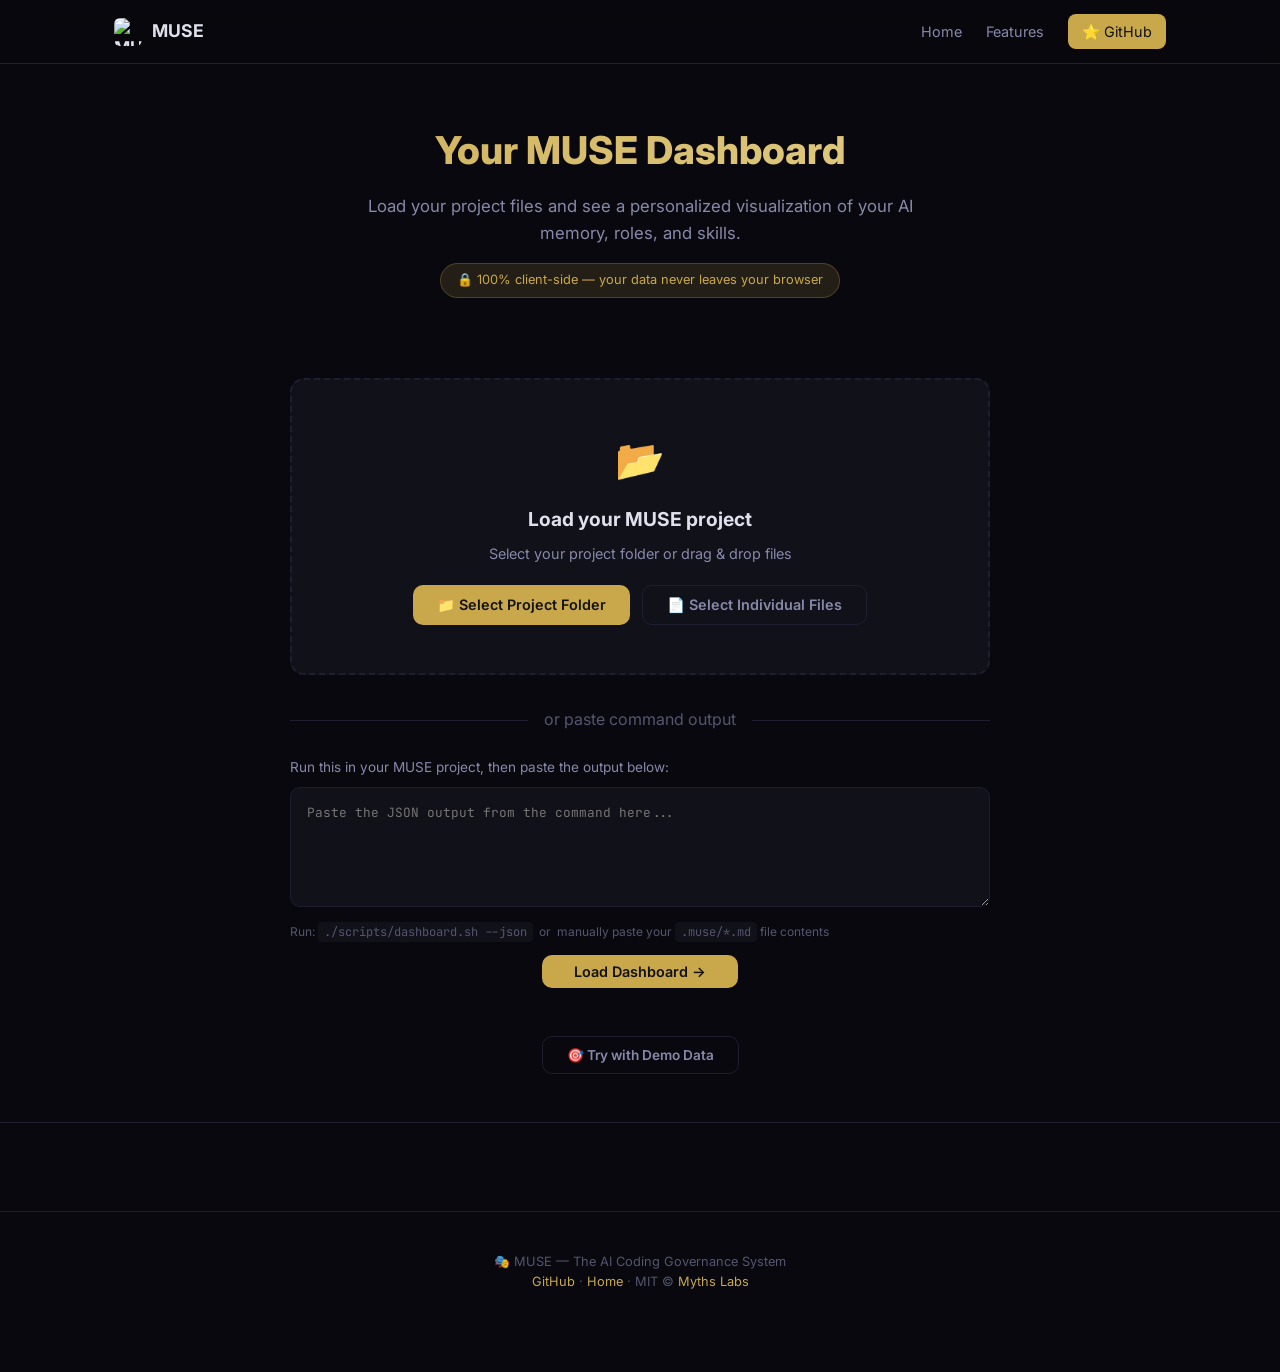
==== commit 4748e675: "refactor: remove particle-background skill, update skill count 59→58 - Removed skills/toolkit/partic" ====
--- a/docs/dashboard.html
+++ b/docs/dashboard.html
@@ -1483,7 +1483,7 @@
                         { text: 'Auth system MVP — JWT + OAuth + RBAC', status: 'done', source: 'STRATEGY→BUILD', date: '2026-03-13' },
                         { text: 'QA v1.5.0 — 8/8 AC PASS, no issues', status: 'done', source: 'QA→BUILD', date: '2026-03-15' },
                     ],
-                    skillCount: 56,
+                    skillCount: 58,
                     memoriesWords: 1240,
                     constellation: [
                         { word: 'Architecture', count: 12 },
@@ -2013,20 +2013,18 @@
             let mermaidLoaded = false;
             async function renderTopology(data) {
                 const container = document.getElementById('topology-container');
-
-                // Sanitize a string for use as a Mermaid node ID (letters, digits, underscore only)
-                function sanitizeMermaidId(name) {
-                    return name.replace(/[^a-zA-Z0-9_]/g, '_').replace(/_+/g, '_').replace(/^_|_$/g, '') || 'UNKNOWN';
-                }
-
-                // Normalize role names: strip project prefixes like MUSE/, take last segment
+                container.style.display = 'block';
+                container.style.position = 'relative';
+                container.style.overflow = 'hidden';
+
+                // Normalize role names
                 function normalizeRoleName(name) {
                     const cleaned = name.trim().toUpperCase();
                     const parts = cleaned.split('/');
                     return parts[parts.length - 1] || cleaned;
                 }
 
-                // Extract relations from Directives
+                // Extract edges from Directives
                 const edges = new Map();
                 const nodeNames = new Set();
 
@@ -2044,12 +2042,10 @@
                     }
                 });
 
-                // Also scan role file content for cross-role \u2192 references to find additional edges
-                const roleNameList = (data.roles || []).map(r => r.name.toUpperCase());
+                // Scan role content for cross-role → references
                 (data.roles || []).forEach(r => {
                     const roleName = r.name.toUpperCase();
                     nodeNames.add(roleName);
-                    // Scan content for patterns like BUILD\u2192QA, GROWTH\u2192BUILD
                     const content = r.content || '';
                     const crossRefPattern = /([A-Z][A-Z0-9_\/]*)\u2192([A-Z][A-Z0-9_\/]*)/g;
                     let m;
@@ -2060,14 +2056,12 @@
                             nodeNames.add(from);
                             nodeNames.add(to);
                             const key = `${from}->${to}`;
-                            if (!edges.has(key)) {
-                                edges.set(key, 1);
-                            }
+                            if (!edges.has(key)) edges.set(key, 1);
                         }
                     }
                 });
 
-                // Add roles as nodes even if no edges
+                const roleNameList = (data.roles || []).map(r => r.name.toUpperCase());
                 roleNameList.forEach(n => nodeNames.add(n));
 
                 if (nodeNames.size === 0) {
@@ -2075,79 +2069,129 @@
                     return;
                 }
 
-                // Build Mermaid syntax with sanitized IDs
-                let graphStr = 'graph LR\n';
-                graphStr += '    classDef role fill:#1f2335,stroke:#c9a84c,stroke-width:2px,color:#c9a84c,font-size:16px,font-weight:bold;\n';
-
-                const idMap = new Map();
-                nodeNames.forEach(n => {
-                    const id = sanitizeMermaidId(n);
-                    idMap.set(n, id);
-                    graphStr += `    ${id}["${n}"]:::role\n`;
+                // ─── Pure HTML/Canvas Topology ───
+                const nodes = Array.from(nodeNames);
+                const padding = 60;
+                const nodeW = 140;
+                const nodeH = 50;
+                const containerW = container.clientWidth || 700;
+
+                // Arrange nodes in a circle-like layout
+                const cols = Math.min(nodes.length, 4);
+                const rows = Math.ceil(nodes.length / cols);
+                const spacingX = Math.max((containerW - padding * 2) / cols, nodeW + 40);
+                const spacingY = 120;
+                const totalH = rows * spacingY + padding * 2 + 40;
+
+                container.style.minHeight = totalH + 'px';
+                container.innerHTML = '';
+
+                // Create canvas for arrows
+                const canvas = document.createElement('canvas');
+                canvas.width = containerW;
+                canvas.height = totalH;
+                canvas.style.position = 'absolute';
+                canvas.style.top = '0';
+                canvas.style.left = '0';
+                canvas.style.pointerEvents = 'none';
+                container.appendChild(canvas);
+
+                const ctx = canvas.getContext('2d');
+
+                // Create node DOM elements & compute positions
+                const nodePositions = new Map();
+                nodes.forEach((name, i) => {
+                    const col = i % cols;
+                    const row = Math.floor(i / cols);
+                    const x = padding + col * spacingX + (spacingX - nodeW) / 2;
+                    const y = padding + row * spacingY;
+
+                    const el = document.createElement('div');
+                    el.style.cssText = `
+                        position:absolute; left:${x}px; top:${y}px; width:${nodeW}px; height:${nodeH}px;
+                        background:#1f2335; border:2px solid #c9a84c; border-radius:10px;
+                        display:flex; align-items:center; justify-content:center;
+                        color:#c9a84c; font-weight:700; font-size:15px; font-family:Inter,sans-serif;
+                        cursor:pointer; transition:all 0.2s; z-index:2;
+                        box-shadow: 0 2px 12px rgba(201,168,76,0.15);
+                    `;
+                    el.textContent = name;
+                    el.title = `Role: ${name}`;
+                    el.addEventListener('mouseenter', () => {
+                        el.style.borderColor = '#e0c872';
+                        el.style.boxShadow = '0 4px 20px rgba(201,168,76,0.35)';
+                        el.style.transform = 'scale(1.05)';
+                    });
+                    el.addEventListener('mouseleave', () => {
+                        el.style.borderColor = '#c9a84c';
+                        el.style.boxShadow = '0 2px 12px rgba(201,168,76,0.15)';
+                        el.style.transform = 'scale(1)';
+                    });
+                    el.addEventListener('click', () => showNodeDetails(name));
+                    container.appendChild(el);
+
+                    nodePositions.set(name, {
+                        x: x + nodeW / 2,
+                        y: y + nodeH / 2,
+                        left: x, top: y
+                    });
                 });
+
+                // Draw arrows on canvas
+                function drawArrow(fromPos, toPos, label, weight) {
+                    const dx = toPos.x - fromPos.x;
+                    const dy = toPos.y - fromPos.y;
+                    const dist = Math.sqrt(dx * dx + dy * dy);
+                    if (dist === 0) return;
+
+                    // Offset from node center to border
+                    const nx = dx / dist;
+                    const ny = dy / dist;
+                    const startX = fromPos.x + nx * (nodeW / 2 + 5);
+                    const startY = fromPos.y + ny * (nodeH / 2 + 5);
+                    const endX = toPos.x - nx * (nodeW / 2 + 12);
+                    const endY = toPos.y - ny * (nodeH / 2 + 12);
+
+                    // Line
+                    ctx.beginPath();
+                    ctx.moveTo(startX, startY);
+                    ctx.lineTo(endX, endY);
+                    ctx.strokeStyle = weight > 2 ? '#c9a84c' : '#555580';
+                    ctx.lineWidth = weight > 2 ? 2.5 : 1.5;
+                    ctx.stroke();
+
+                    // Arrowhead
+                    const headLen = 10;
+                    const angle = Math.atan2(endY - startY, endX - startX);
+                    ctx.beginPath();
+                    ctx.moveTo(endX, endY);
+                    ctx.lineTo(endX - headLen * Math.cos(angle - 0.4), endY - headLen * Math.sin(angle - 0.4));
+                    ctx.moveTo(endX, endY);
+                    ctx.lineTo(endX - headLen * Math.cos(angle + 0.4), endY - headLen * Math.sin(angle + 0.4));
+                    ctx.strokeStyle = weight > 2 ? '#c9a84c' : '#7777aa';
+                    ctx.lineWidth = 2;
+                    ctx.stroke();
+
+                    // Label
+                    const midX = (startX + endX) / 2;
+                    const midY = (startY + endY) / 2;
+                    ctx.fillStyle = '#111119';
+                    ctx.fillRect(midX - 28, midY - 9, 56, 18);
+                    ctx.fillStyle = '#a9b1d6';
+                    ctx.font = '11px Inter, sans-serif';
+                    ctx.textAlign = 'center';
+                    ctx.textBaseline = 'middle';
+                    ctx.fillText(label, midX, midY);
+                }
 
                 edges.forEach((weight, key) => {
                     const [from, to] = key.split('->');
-                    const fromId = idMap.get(from) || sanitizeMermaidId(from);
-                    const toId = idMap.get(to) || sanitizeMermaidId(to);
-                    if (fromId === toId) return;
-                    const linkStyle = weight > 2 ? '==>' : '-->';
-                    graphStr += `    ${fromId} ${linkStyle}|"${weight} directives"| ${toId}\n`;
+                    const fromPos = nodePositions.get(from);
+                    const toPos = nodePositions.get(to);
+                    if (fromPos && toPos) {
+                        drawArrow(fromPos, toPos, `${weight} dir`, weight);
+                    }
                 });
-
-                if (!mermaidLoaded) {
-                    container.innerHTML = '<p style="color:var(--text-muted)">Loading Rendering Engine...</p>';
-                    const script = document.createElement('script');
-                    script.src = 'https://cdn.jsdelivr.net/npm/mermaid@10.6.1/dist/mermaid.min.js';
-                    script.onload = () => {
-                        mermaidLoaded = true;
-                        mermaid.initialize({
-                            startOnLoad: false,
-                            theme: 'dark',
-                            fontFamily: 'Inter, sans-serif',
-                            themeVariables: {
-                                edgeLabelBackground: 'transparent',
-                                textColor: '#a9b1d6'
-                            }
-                        });
-                        renderMermaidGraph(graphStr, container);
-                    };
-                    document.body.appendChild(script);
-                } else {
-                    renderMermaidGraph(graphStr, container);
-                }
-            }
-
-            async function renderMermaidGraph(graphStr, container) {
-                try {
-                    const { svg } = await mermaid.render('topology-svg', graphStr);
-                    container.innerHTML = svg;
-                    // Make the SVG responsive
-                    const svgElement = container.querySelector('svg');
-                    if (svgElement) {
-                        svgElement.style.maxWidth = '100%';
-                        svgElement.style.height = 'auto';
-                    }
-
-                    // Add interactive drill-down clicks
-                    setTimeout(() => {
-                        const nodes = container.querySelectorAll('.node');
-                        nodes.forEach(node => {
-                            node.style.cursor = 'pointer';
-                            node.classList.add('animate');
-                            node.addEventListener('click', () => {
-                                // Mermaid node ids might be like flowchart-BUILD-xxxx
-                                // We can just rely on the text content if they are uniquely named e.g "🎭 BUILD"
-                                const text = node.textContent.replace('🎭', '').trim();
-                                showNodeDetails(text);
-                            });
-                        });
-                    }, 100);
-
-                } catch (err) {
-                    console.error("Mermaid parsing error:", err);
-                    container.innerHTML = '<p style="color:var(--danger)">Failed to render topology graph.</p>';
-                }
             }
 
             // Show detailed agent info in modal
